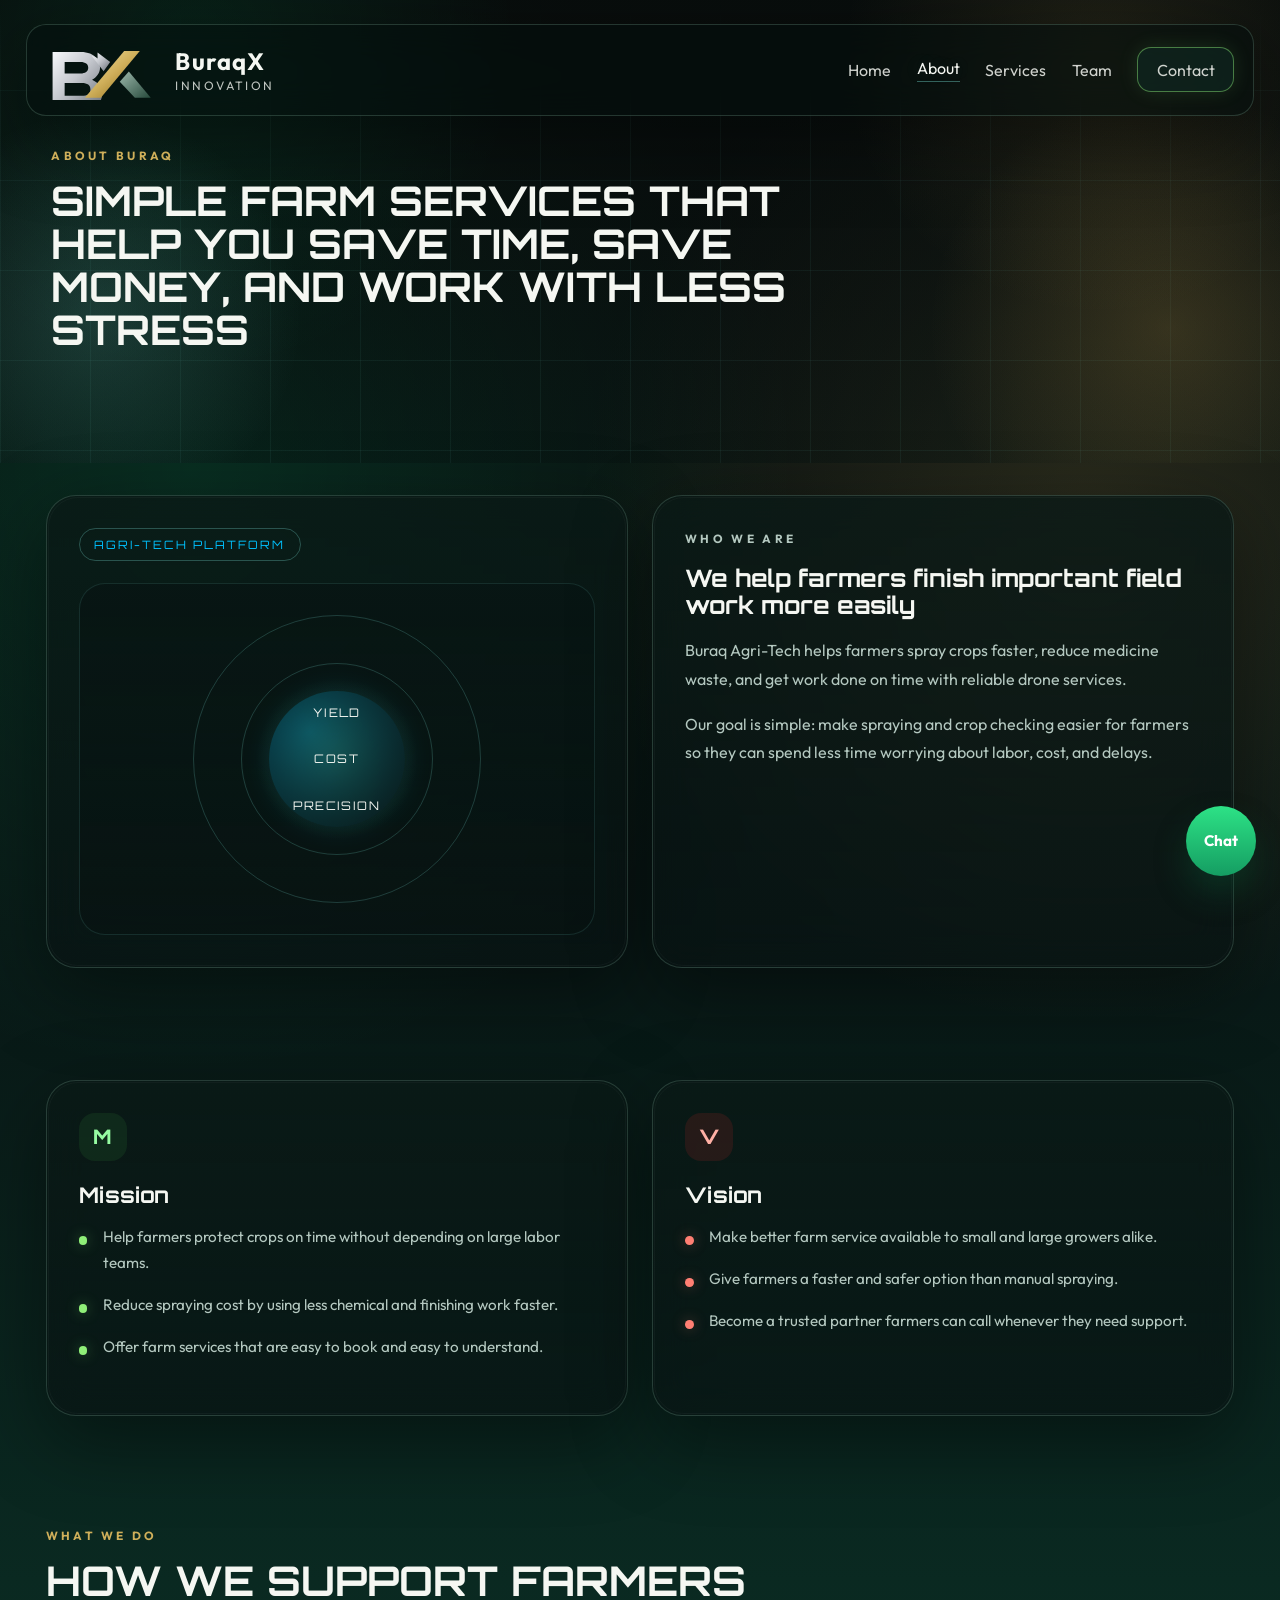
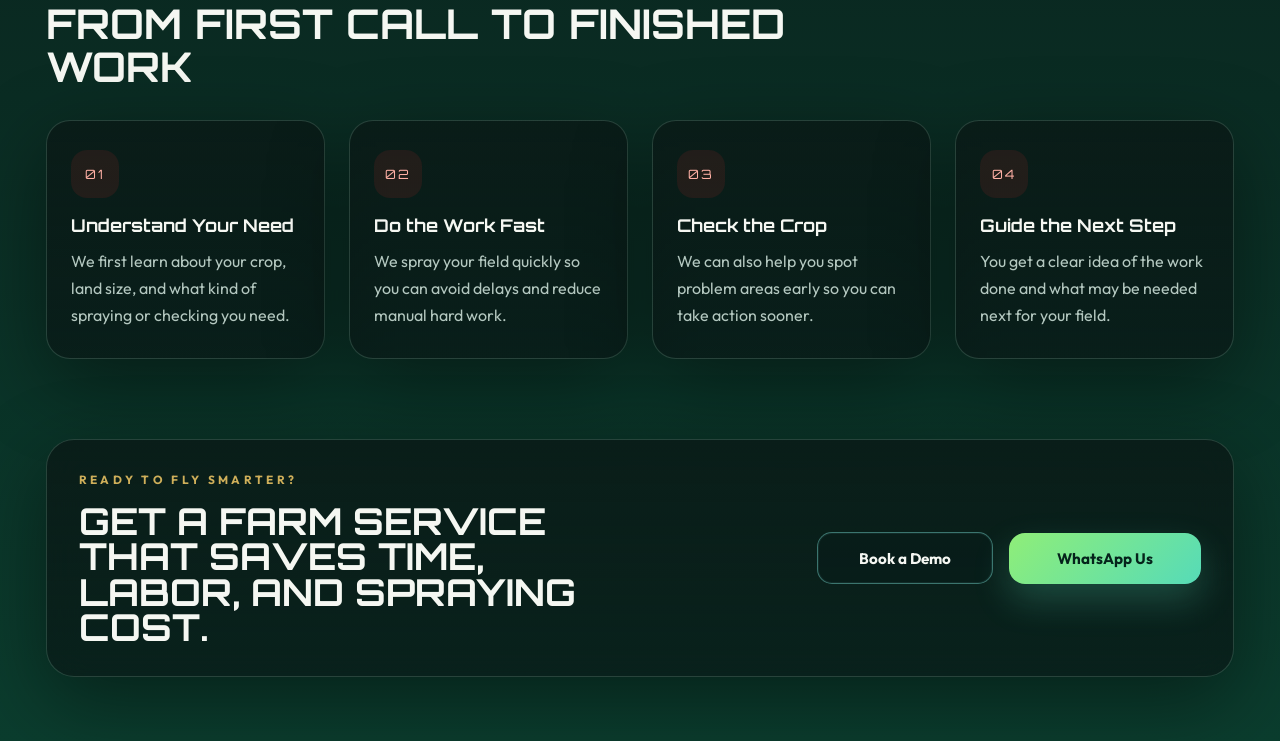
==== about.html @ 1bfa5f8c "Updated website" ====
<!DOCTYPE html>
<html lang="en">
<head>
  <meta charset="UTF-8">
  <meta name="viewport" content="width=device-width, initial-scale=1.0">
  <title>About | Buraq Agri-Tech</title>
  <link rel="preconnect" href="https://fonts.googleapis.com">
  <link rel="preconnect" href="https://fonts.gstatic.com" crossorigin>
  <link href="https://fonts.googleapis.com/css2?family=Orbitron:wght@500;700;800&family=Outfit:wght@400;500;700&family=Playfair+Display:ital,wght@0,600;1,600&display=swap" rel="stylesheet">
  <link rel="stylesheet" href="style.css">
</head>
<body>
  <div class="page-shell">
    <header class="page-header">
      <div class="hero-grid"></div>
      <div class="hero-glow hero-glow-left"></div>
      <div class="hero-glow hero-glow-right"></div>

      <nav class="topbar">
        <a href="index.html" class="brand" aria-label="Buraq Agri-Tech home">
          <span class="brand-mark" aria-hidden="true">
            <svg class="brand-logo" viewBox="0 0 420 210" role="img" aria-label="BX logo">
              <defs>
                <linearGradient id="aboutLogoSilver" x1="0%" x2="100%" y1="0%" y2="100%">
                  <stop offset="0%" stop-color="#f7f8fb"></stop>
                  <stop offset="45%" stop-color="#c5c8ce"></stop>
                  <stop offset="100%" stop-color="#676d76"></stop>
                </linearGradient>
                <linearGradient id="aboutLogoGold" x1="0%" x2="100%" y1="0%" y2="100%">
                  <stop offset="0%" stop-color="#f5e3a4"></stop>
                  <stop offset="50%" stop-color="#cfaf5a"></stop>
                  <stop offset="100%" stop-color="#876312"></stop>
                </linearGradient>
                <linearGradient id="aboutLogoGreen" x1="0%" x2="100%" y1="0%" y2="100%">
                  <stop offset="0%" stop-color="#9db8ab"></stop>
                  <stop offset="100%" stop-color="#274a3c"></stop>
                </linearGradient>
              </defs>
              <path fill="url(#aboutLogoSilver)" d="M24 42h103c26 0 45 8 57 22 9 10 13 21 13 34 0 20-11 34-29 45 23 10 37 28 37 51 0 16-6 29-18 40-16 14-39 21-69 21H24V42zm44 36v42h58c17 0 28-8 28-21 0-13-10-21-28-21H68zm0 77v46h63c20 0 31-8 31-23 0-15-11-23-31-23H68z"></path>
              <path fill="url(#aboutLogoSilver)" d="M188 43l46 35-24 34-43-56c8 1 15 4 21 9z"></path>
              <path fill="url(#aboutLogoGold)" d="M285 38h57L200 208h-58L285 38z"></path>
              <path fill="url(#aboutLogoGreen)" d="M269 150l33-37 80 95h-58l-55-58z"></path>
            </svg>
          </span>
          <span class="brand-copy">
            <strong>BuraqX</strong>
            <small>Innovation</small>
          </span>
        </a>

        <div class="nav-links">
          <a href="index.html">Home</a>
          <a href="about.html" class="is-active">About</a>
          <a href="services.html">Services</a>
          <a href="team.html">Team</a>
          <a href="contact.html" class="nav-cta">Contact</a>
        </div>
      </nav>

      <section class="page-hero section">
        <div class="section-heading reveal">
          <p class="eyebrow">About Buraq</p>
          <h2>Simple farm services that help you save time, save money, and work with less stress</h2>
        </div>
      </section>
    </header>

    <main>
      <section class="about-section section">
        <div class="story-grid">
          <article class="glass-card story-media reveal">
            <div class="story-badge">Agri-Tech Platform</div>
            <div class="story-visual">
              <div class="story-orbit story-orbit-one"></div>
              <div class="story-orbit story-orbit-two"></div>
              <div class="story-core">
                <span>Yield</span>
                <span>Cost</span>
                <span>Precision</span>
              </div>
            </div>
          </article>

          <article class="glass-card story-copy reveal reveal-delay">
            <p class="eyebrow">Who We Are</p>
            <h3>We help farmers finish important field work more easily</h3>
            <p>
              Buraq Agri-Tech helps farmers spray crops faster, reduce medicine waste, and get work done on time
              with reliable drone services.
            </p>
            <p>
              Our goal is simple: make spraying and crop checking easier for farmers so they can spend less time
              worrying about labor, cost, and delays.
            </p>
          </article>
        </div>
      </section>

      <section class="section">
        <div class="feature-grid">
          <article class="glass-card solution-card reveal">
            <div class="card-icon solution-icon">M</div>
            <h3>Mission</h3>
            <ul>
              <li>Help farmers protect crops on time without depending on large labor teams.</li>
              <li>Reduce spraying cost by using less chemical and finishing work faster.</li>
              <li>Offer farm services that are easy to book and easy to understand.</li>
            </ul>
          </article>

          <article class="glass-card problem-card reveal reveal-delay">
            <div class="card-icon problem-icon">V</div>
            <h3>Vision</h3>
            <ul>
              <li>Make better farm service available to small and large growers alike.</li>
              <li>Give farmers a faster and safer option than manual spraying.</li>
              <li>Become a trusted partner farmers can call whenever they need support.</li>
            </ul>
          </article>
        </div>
      </section>

      <section class="section">
        <div class="section-heading reveal">
          <p class="eyebrow">What We Do</p>
          <h2>How we support farmers from first call to finished work</h2>
        </div>

        <div class="process-steps">
          <article class="step-card reveal">
            <span class="step-number">01</span>
            <h3>Understand Your Need</h3>
            <p>We first learn about your crop, land size, and what kind of spraying or checking you need.</p>
          </article>
          <article class="step-card reveal reveal-delay">
            <span class="step-number">02</span>
            <h3>Do the Work Fast</h3>
            <p>We spray your field quickly so you can avoid delays and reduce manual hard work.</p>
          </article>
          <article class="step-card reveal reveal-delay-2">
            <span class="step-number">03</span>
            <h3>Check the Crop</h3>
            <p>We can also help you spot problem areas early so you can take action sooner.</p>
          </article>
          <article class="step-card reveal">
            <span class="step-number">04</span>
            <h3>Guide the Next Step</h3>
            <p>You get a clear idea of the work done and what may be needed next for your field.</p>
          </article>
        </div>
      </section>
    </main>

    <footer class="footer section">
      <div class="footer-card reveal">
        <div>
          <p class="eyebrow">Ready to Fly Smarter?</p>
          <h2>Get a farm service that saves time, labor, and spraying cost.</h2>
        </div>
        <div class="footer-actions">
          <a href="contact.html" class="btn btn-secondary footer-cta">Book a Demo</a>
          <a href="https://wa.me/?text=Hello%20Buraq%20Agri-Tech%2C%20I%20want%20to%20know%20about%20your%20drone%20services." class="whatsapp-btn" target="_blank" rel="noopener noreferrer">
            WhatsApp Us
          </a>
        </div>
      </div>
    </footer>

    <a href="https://wa.me/?text=Hello%20Buraq%20Agri-Tech%2C%20I%20want%20to%20know%20about%20your%20drone%20services." class="floating-chat" target="_blank" rel="noopener noreferrer" aria-label="Chat on WhatsApp">
      Chat
    </a>
  </div>

  <script src="script.js"></script>
</body>
</html>
---- style.css ----
* {
  box-sizing: border-box;
}

:root {
  --bg: #0a0a0a;
  --panel: rgba(10, 25, 22, 0.7);
  --panel-soft: rgba(10, 25, 22, 0.48);
  --text: #f5f7f2;
  --muted: #b4c8c0;
  --line: rgba(175, 235, 209, 0.18);
  --teal: #00c2ff;
  --green: #00ff9c;
  --deep-green: #143b31;
  --saffron: #cfaf5a;
  --silver-a: #f6f7fb;
  --silver-b: #727883;
  --shadow: 0 24px 80px rgba(0, 0, 0, 0.42);
}

html {
  scroll-behavior: smooth;
}

body {
  margin: 0;
  font-family: "Outfit", sans-serif;
  color: var(--text);
  background:
    radial-gradient(circle at 15% 20%, rgba(0, 255, 156, 0.12), transparent 28%),
    radial-gradient(circle at 85% 22%, rgba(207, 175, 90, 0.16), transparent 24%),
    linear-gradient(180deg, #0a0a0a 0%, #091816 40%, #0b3d2e 100%);
  overflow-x: hidden;
}

a {
  color: inherit;
  text-decoration: none;
}

.page-shell {
  min-height: 100vh;
}

.hero {
  position: relative;
  min-height: 100vh;
  padding: 1.5rem clamp(1.25rem, 2vw, 2rem) 3rem;
  overflow: hidden;
}

.hero-bg {
  position: absolute;
  inset: 0;
  background:
    linear-gradient(90deg, rgba(5, 8, 8, 0.88) 15%, rgba(6, 14, 13, 0.54) 48%, rgba(207, 175, 90, 0.14) 100%),
    url("https://images.unsplash.com/photo-1500382017468-9049fed747ef?auto=format&fit=crop&w=1800&q=80") center/cover no-repeat;
  transform: scale(1.06);
}

.hero-bg::after {
  content: "";
  position: absolute;
  inset: 0;
  background:
    radial-gradient(circle at 76% 36%, rgba(255, 212, 128, 0.42), transparent 20%),
    linear-gradient(180deg, rgba(0, 0, 0, 0.08), rgba(2, 8, 7, 0.72));
}

.hero-grid,
.hero-glow {
  position: absolute;
  pointer-events: none;
}

.hero-grid {
  inset: 0;
  background-image:
    linear-gradient(rgba(127, 231, 221, 0.08) 1px, transparent 1px),
    linear-gradient(90deg, rgba(127, 231, 221, 0.08) 1px, transparent 1px);
  background-size: 90px 90px;
  mask-image: linear-gradient(180deg, transparent 0%, rgba(0, 0, 0, 0.65) 25%, rgba(0, 0, 0, 0.8) 100%);
}

.hero-glow-left {
  width: 28rem;
  height: 28rem;
  left: -8rem;
  top: 20%;
  background: radial-gradient(circle, rgba(127, 231, 221, 0.16) 0%, transparent 65%);
}

.hero-glow-right {
  width: 34rem;
  height: 34rem;
  right: -10rem;
  top: 12%;
  background: radial-gradient(circle, rgba(221, 177, 85, 0.18) 0%, transparent 62%);
}

.topbar {
  position: relative;
  z-index: 2;
  display: flex;
  align-items: center;
  justify-content: space-between;
  gap: 1rem;
  max-width: 1240px;
  margin: 0 auto;
  padding: 0.9rem 1.2rem;
  border: 1px solid var(--line);
  border-radius: 20px;
  background: rgba(5, 14, 13, 0.58);
  backdrop-filter: blur(18px);
  box-shadow: var(--shadow);
}

.brand {
  display: inline-flex;
  align-items: center;
  gap: 0.9rem;
}

.brand-mark {
  position: relative;
  display: inline-flex;
  align-items: center;
  justify-content: center;
  width: 7.2rem;
  height: 3.8rem;
}

.brand-logo {
  display: block;
  width: 100%;
  height: 100%;
}

.brand-copy {
  display: flex;
  flex-direction: column;
  gap: 0.1rem;
}

.brand-copy strong {
  font-family: "Outfit", sans-serif;
  font-size: 1.48rem;
  letter-spacing: 0.05em;
}

.brand-copy small {
  color: rgba(245, 247, 242, 0.78);
  font-size: 0.76rem;
  letter-spacing: 0.2em;
  text-transform: uppercase;
}

.nav-links {
  display: flex;
  align-items: center;
  gap: clamp(1rem, 2vw, 2rem);
  flex-wrap: wrap;
}

.nav-links a {
  color: rgba(245, 247, 242, 0.84);
  transition: color 180ms ease, transform 180ms ease;
}

.nav-links a.is-active {
  color: var(--text);
  text-shadow: 0 0 18px rgba(127, 231, 221, 0.18);
}

.nav-links a.is-active:not(.nav-cta) {
  padding-bottom: 0.16rem;
  border-bottom: 1px solid rgba(127, 231, 221, 0.38);
}

.nav-links a:hover {
  color: var(--teal);
  transform: translateY(-1px);
}

.nav-cta {
  padding: 0.72rem 1.15rem;
  border: 1px solid rgba(143, 238, 120, 0.45);
  border-radius: 14px;
  background: rgba(18, 47, 40, 0.52);
  box-shadow: 0 0 20px rgba(143, 238, 120, 0.12);
}

.hero-content,
.section,
.footer {
  position: relative;
  z-index: 2;
  max-width: 1240px;
  margin: 0 auto;
}

.hero-content {
  display: grid;
  grid-template-columns: 1.08fr 0.92fr;
  align-items: center;
  gap: 2rem;
  padding: clamp(3rem, 7vw, 6rem) 0 2rem;
}

.page-header {
  position: relative;
  padding: 1.5rem clamp(1.25rem, 2vw, 2rem) 0;
  overflow: hidden;
}

.page-header::before {
  content: "";
  position: absolute;
  inset: 0;
  background:
    radial-gradient(circle at 15% 10%, rgba(0, 255, 156, 0.08), transparent 28%),
    radial-gradient(circle at 86% 12%, rgba(207, 175, 90, 0.12), transparent 22%),
    linear-gradient(180deg, rgba(8, 14, 13, 0.78), rgba(7, 18, 17, 0.42));
  pointer-events: none;
}

.page-hero {
  padding-top: 4rem;
  padding-bottom: 2rem;
}

.eyebrow {
  margin: 0 0 1rem;
  color: var(--saffron);
  font-size: 0.74rem;
  font-weight: 700;
  letter-spacing: 0.28em;
  text-transform: uppercase;
}

.hero-copy h1,
.section-heading h2,
.footer-card h2 {
  margin: 0;
  font-family: "Orbitron", sans-serif;
  
  line-height: 0.95;
  text-transform: uppercase;
}

.hero-copy h1 {
  max-width: 12ch;
  font-size: clamp(2.2rem, 5.1vw, 4.2rem);
  letter-spacing: 0.03em;
  text-shadow: 0 0 30px rgba(127, 231, 221, 0.14);
}

.hero-copy h1 span {
  display: block;
  margin-top: 0.5rem;
  color: rgba(240, 242, 246, 0.88);
}

.hero-text {
  max-width: 38rem;
  margin: 1.5rem 0 0;
  color: var(--muted);
  font-size: 1rem;
  line-height: 1.75;
}

.hero-actions {
  display: flex;
  gap: 1rem;
  flex-wrap: wrap;
  margin-top: 2rem;
}

.btn {
  display: inline-flex;
  align-items: center;
  justify-content: center;
  min-width: 10.5rem;
  padding: 0.95rem 1.5rem;
  border-radius: 15px;
  border: 1px solid transparent;
  font-size: 0.95rem;
  font-weight: 700;
  transition: transform 220ms ease, box-shadow 220ms ease, border-color 220ms ease, background 220ms ease;
}

.btn:hover {
  transform: translateY(-2px);
}

.btn-primary {
  color: #062b1e;
  background: linear-gradient(135deg, #a8f1bf, #76e3d9);
  box-shadow: 0 14px 28px rgba(118, 227, 217, 0.2);
}

.btn-secondary {
  color: var(--text);
  background: rgba(8, 28, 25, 0.52);
  border-color: rgba(127, 231, 221, 0.44);
  box-shadow: inset 0 0 0 1px rgba(127, 231, 221, 0.08);
}

.tagline {
  margin: 1.4rem 0 0;
  color: #f0d38b;
  font-family: "Playfair Display", serif;
  font-size: 1.2rem;
  font-style: italic;
}

.hero-stats {
  display: grid;
  grid-template-columns: repeat(3, minmax(0, 1fr));
  gap: 1rem;
  max-width: 42rem;
  margin-top: 2rem;
}

.hero-stats article,
.glass-card,
.service-card,
.footer-card,
.drone-card {
  backdrop-filter: blur(18px);
}

.hero-stats article {
  padding: 1rem 1rem 1.15rem;
  border: 1px solid var(--line);
  border-radius: 18px;
  background: rgba(8, 23, 20, 0.56);
}

.hero-stats strong {
  display: block;
  color: var(--teal);
  font-family: "Orbitron", sans-serif;
  font-size: 1.45rem;
}

.hero-stats span {
  color: var(--muted);
  font-size: 0.88rem;
}

.hero-visual {
  display: flex;
  justify-content: center;
}

.drone-card {
  position: relative;
  width: min(34rem, 100%);
  min-height: 33rem;
  padding: 2rem;
  border: 1px solid rgba(127, 231, 221, 0.18);
  border-radius: 32px;
  background:
    linear-gradient(180deg, rgba(9, 29, 27, 0.72), rgba(5, 13, 12, 0.56)),
    radial-gradient(circle at 50% 100%, rgba(141, 238, 120, 0.13), transparent 35%);
  box-shadow: var(--shadow);
  overflow: hidden;
}

.drone-card::before {
  content: "";
  position: absolute;
  inset: auto 10% 4rem;
  height: 12rem;
  border-radius: 50%;
  background: radial-gradient(circle, rgba(143, 238, 120, 0.18), transparent 68%);
  filter: blur(14px);
}

.drone-body {
  position: absolute;
  left: 50%;
  top: 45%;
  width: 11rem;
  height: 5rem;
  transform: translate(-50%, -50%);
  animation: floatDrone 4.4s ease-in-out infinite;
}

.core {
  position: absolute;
  inset: 0;
  border-radius: 48% 48% 42% 42%;
  background: linear-gradient(180deg, #eff2f7 0%, #9ba4ae 58%, #3d454c 100%);
  box-shadow: inset 0 -8px 14px rgba(0, 0, 0, 0.3), 0 10px 40px rgba(0, 0, 0, 0.3);
}

.core::before {
  content: "";
  position: absolute;
  left: 50%;
  top: 18%;
  width: 56%;
  height: 38%;
  transform: translateX(-50%);
  border-radius: 999px;
  background: linear-gradient(180deg, rgba(7, 16, 15, 0.95), rgba(34, 71, 67, 0.9));
}

.lens {
  position: absolute;
  left: 50%;
  bottom: -0.45rem;
  width: 1.5rem;
  height: 1.5rem;
  transform: translateX(-50%);
  border-radius: 50%;
  background: radial-gradient(circle at 35% 35%, #b7fff8, #1ea58f 65%, #0a3029 100%);
  box-shadow: 0 0 18px rgba(127, 231, 221, 0.35);
}

.arm {
  position: absolute;
  top: 48%;
  width: 6.5rem;
  height: 0.45rem;
  border-radius: 999px;
  background: linear-gradient(90deg, #adb6bf, #697078);
  transform-origin: center;
}

.arm-top-left {
  left: -4.7rem;
  transform: rotate(-24deg);
}

.arm-top-right {
  right: -4.7rem;
  transform: rotate(24deg);
}

.arm-bottom-left {
  left: -4.7rem;
  top: 60%;
  transform: rotate(24deg);
}

.arm-bottom-right {
  right: -4.7rem;
  top: 60%;
  transform: rotate(-24deg);
}

.rotor {
  position: absolute;
  width: 2.6rem;
  height: 2.6rem;
  border-radius: 50%;
  border: 1px solid rgba(240, 242, 246, 0.5);
  background: radial-gradient(circle, rgba(143, 238, 120, 0.28), rgba(6, 25, 22, 0.24));
}

.rotor::before,
.rotor::after {
  content: "";
  position: absolute;
  left: 50%;
  top: 50%;
  width: 3.4rem;
  height: 0.12rem;
  transform: translate(-50%, -50%);
  background: rgba(240, 242, 246, 0.72);
  opacity: 0.62;
  animation: spinRotor 0.22s linear infinite;
}

.rotor::after {
  transform: translate(-50%, -50%) rotate(90deg);
}

.rotor-top-left {
  left: -5.5rem;
  top: -1rem;
}

.rotor-top-right {
  right: -5.5rem;
  top: -1rem;
}

.rotor-bottom-left {
  left: -5.5rem;
  bottom: -0.4rem;
}

.rotor-bottom-right {
  right: -5.5rem;
  bottom: -0.4rem;
}

.scan-ring {
  position: absolute;
  left: 50%;
  top: 52%;
  border: 1px solid rgba(127, 231, 221, 0.25);
  border-radius: 50%;
  transform: translate(-50%, -50%);
}

.scan-ring-one {
  width: 13rem;
  height: 13rem;
  animation: pulseRing 3.4s ease-out infinite;
}

.scan-ring-two {
  width: 20rem;
  height: 20rem;
  animation: pulseRing 3.4s ease-out 1.1s infinite;
}

.field-hud {
  position: absolute;
  inset: auto 1.2rem 1.2rem;
  height: 11rem;
  border-radius: 24px;
  border: 1px solid rgba(127, 231, 221, 0.22);
  background: linear-gradient(180deg, rgba(7, 19, 18, 0.28), rgba(9, 33, 30, 0.48));
  overflow: hidden;
}

.hud-line {
  position: absolute;
  left: 10%;
  right: 10%;
  height: 1px;
  background: linear-gradient(90deg, transparent, rgba(143, 238, 120, 0.42), transparent);
}

.hud-line-a {
  top: 24%;
}

.hud-line-b {
  top: 50%;
}

.hud-line-c {
  top: 76%;
}

.hud-dot {
  position: absolute;
  width: 0.85rem;
  height: 0.85rem;
  border-radius: 50%;
  background: radial-gradient(circle, #b7fff8, #48c7b7 58%, #0a3029 100%);
  box-shadow: 0 0 15px rgba(127, 231, 221, 0.36);
  animation: pingDot 2.4s ease-in-out infinite;
}

.hud-dot-a {
  left: 18%;
  top: 60%;
}

.hud-dot-b {
  left: 48%;
  top: 35%;
  animation-delay: 0.8s;
}

.hud-dot-c {
  right: 17%;
  top: 56%;
  animation-delay: 1.4s;
}

.visual-caption {
  position: absolute;
  left: 2rem;
  top: 2rem;
  max-width: 14rem;
}

.visual-caption p {
  margin: 0;
  color: var(--teal);
  font-family: "Orbitron", sans-serif;
  font-size: 0.95rem;
  text-transform: uppercase;
  letter-spacing: 0.08em;
}

.visual-caption span {
  display: block;
  margin-top: 0.4rem;
  color: var(--muted);
  font-size: 0.9rem;
  line-height: 1.6;
}

.section {
  padding: 2rem clamp(1.25rem, 2vw, 2rem) 5rem;
}

.section-heading {
  max-width: 48rem;
  margin-bottom: 2rem;
}

.section-heading h2 {
  font-size: clamp(1.7rem, 3.2vw, 2.75rem);
  line-height: 1.05;
}

.feature-grid,
.services-grid,
.story-grid,
.problem-layout,
.solution-layout,
.benefit-grid,
.process-steps,
.team-grid {
  display: grid;
  gap: 1.5rem;
}

.story-grid,
.problem-layout,
.solution-layout {
  grid-template-columns: repeat(2, minmax(0, 1fr));
}

.feature-grid {
  grid-template-columns: repeat(2, minmax(0, 1fr));
}

.glass-card,
.service-card,
.footer-card,
.step-card,
.partners-card,
.team-card {
  position: relative;
  border: 1px solid var(--line);
  background: linear-gradient(180deg, rgba(10, 25, 22, 0.82), rgba(8, 18, 18, 0.62));
  box-shadow: var(--shadow);
}

.glass-card {
  min-height: 21rem;
  padding: 2rem;
  border-radius: 30px;
}

.glass-card::after,
.service-card::after {
  content: "";
  position: absolute;
  inset: 1px;
  border-radius: inherit;
  border: 1px solid rgba(255, 255, 255, 0.03);
  pointer-events: none;
}

.card-icon {
  display: inline-flex;
  align-items: center;
  justify-content: center;
  width: 3rem;
  height: 3rem;
  border-radius: 1rem;
  margin-bottom: 1.25rem;
  font-family: "Orbitron", sans-serif;
  font-size: 1.25rem;
  font-weight: 800;
}

.problem-icon {
  color: #ffb0a5;
  background: rgba(142, 35, 35, 0.22);
}

.solution-icon {
  color: #96fba2;
  background: rgba(41, 110, 47, 0.2);
}

.glass-card h3,
.service-card h3 {
  margin: 0 0 1rem;
  font-family: "Orbitron", sans-serif;
  font-size: 1.35rem;
}

.glass-card ul {
  margin: 0;
  padding: 0;
  list-style: none;
}

.glass-card li {
  position: relative;
  padding-left: 1.5rem;
  margin-top: 1rem;
  color: var(--muted);
  font-size: 0.95rem;
  line-height: 1.7;
}

.glass-card li::before {
  content: "";
  position: absolute;
  left: 0;
  top: 0.78rem;
  width: 0.55rem;
  height: 0.55rem;
  border-radius: 50%;
}

.problem-card li::before {
  background: #ff7f73;
  box-shadow: 0 0 14px rgba(255, 127, 115, 0.36);
}

.solution-card li::before {
  background: #8fee78;
  box-shadow: 0 0 14px rgba(143, 238, 120, 0.36);
}

.services-grid {
  grid-template-columns: repeat(3, minmax(0, 1fr));
}

.story-media,
.story-copy,
.problem-video,
.problem-details,
.solution-copy {
  min-height: 100%;
}

.story-media,
.problem-video {
  overflow: hidden;
}

.story-badge {
  display: inline-flex;
  padding: 0.5rem 0.9rem;
  border: 1px solid rgba(127, 231, 221, 0.28);
  border-radius: 999px;
  color: var(--teal);
  font-family: "Orbitron", sans-serif;
  font-size: 0.72rem;
  letter-spacing: 0.18em;
  text-transform: uppercase;
}

.story-visual {
  position: relative;
  min-height: 22rem;
  margin-top: 1.4rem;
  border-radius: 26px;
  border: 1px solid rgba(127, 231, 221, 0.12);
  background:
    radial-gradient(circle at 50% 50%, rgba(143, 238, 120, 0.18), transparent 26%),
    linear-gradient(180deg, rgba(8, 22, 20, 0.94), rgba(8, 18, 17, 0.54));
  overflow: hidden;
}

.story-orbit,
.story-core {
  position: absolute;
  left: 50%;
  top: 50%;
  transform: translate(-50%, -50%);
  border-radius: 50%;
}

.story-orbit {
  border: 1px solid rgba(127, 231, 221, 0.2);
}

.story-orbit-one {
  width: 12rem;
  height: 12rem;
}

.story-orbit-two {
  width: 18rem;
  height: 18rem;
}

.story-core {
  display: grid;
  place-items: center;
  width: 8.5rem;
  height: 8.5rem;
  gap: 0.3rem;
  background: radial-gradient(circle at 30% 30%, rgba(0, 194, 255, 0.3), rgba(10, 24, 23, 0.9));
  box-shadow: 0 0 30px rgba(0, 194, 255, 0.12);
}

.story-core span {
  color: var(--text);
  font-family: "Orbitron", sans-serif;
  font-size: 0.74rem;
  letter-spacing: 0.12em;
  text-transform: uppercase;
}

.story-copy p,
.problem-details p,
.solution-copy p {
  color: var(--muted);
  line-height: 1.8;
}

.story-copy h3,
.problem-details h3 {
  margin: 0 0 1rem;
  font-family: "Orbitron", sans-serif;
  font-size: 1.5rem;
  line-height: 1.15;
}

.video-shell {
  position: relative;
  width: 100%;
  padding-top: 56.25%;
  border-radius: 24px;
  overflow: hidden;
  background: rgba(3, 12, 11, 0.9);
}

.video-shell iframe {
  position: absolute;
  inset: 0;
  width: 100%;
  height: 100%;
  border: 0;
}

.problem-points {
  display: grid;
  gap: 1rem;
  margin-top: 1.5rem;
}

.issue-item {
  display: grid;
  grid-template-columns: auto 1fr;
  gap: 1rem;
  align-items: start;
  padding: 1rem 1.05rem;
  border: 1px solid rgba(127, 231, 221, 0.1);
  border-radius: 18px;
  background: rgba(8, 20, 19, 0.55);
}

.issue-index,
.step-number {
  display: inline-flex;
  align-items: center;
  justify-content: center;
  min-width: 3rem;
  height: 3rem;
  border-radius: 1rem;
  color: #ffb0a5;
  background: rgba(142, 35, 35, 0.18);
  font-family: "Orbitron", sans-serif;
  font-size: 0.8rem;
  letter-spacing: 0.14em;
}

.issue-item strong {
  display: block;
  margin-bottom: 0.45rem;
  font-size: 1rem;
}

.issue-item p {
  margin: 0;
}

.benefit-grid {
  grid-template-columns: repeat(3, minmax(0, 1fr));
}

.benefit-card {
  min-height: 100%;
}

.benefit-icon {
  display: inline-flex;
  align-items: center;
  justify-content: center;
  width: 3.25rem;
  height: 3.25rem;
  margin-bottom: 1rem;
  border-radius: 1rem;
  color: var(--teal);
  background: rgba(0, 194, 255, 0.1);
  border: 1px solid rgba(0, 194, 255, 0.18);
  font-family: "Orbitron", sans-serif;
  font-size: 0.82rem;
  letter-spacing: 0.12em;
}

.process-steps {
  grid-template-columns: repeat(4, minmax(0, 1fr));
}

.step-card {
  padding: 1.8rem 1.5rem;
  border-radius: 24px;
  transition: transform 220ms ease, border-color 220ms ease;
}

.step-card:hover,
.team-card:hover,
.partners-card:hover {
  transform: translateY(-4px);
  border-color: rgba(127, 231, 221, 0.3);
}

.step-card h3 {
  margin: 1rem 0 0.75rem;
  font-family: "Orbitron", sans-serif;
  font-size: 1.1rem;
}

.step-card p {
  margin: 0;
  color: var(--muted);
  line-height: 1.7;
}

.partners-card {
  display: grid;
  grid-template-columns: repeat(5, minmax(0, 1fr));
  gap: 1rem;
  padding: 1.5rem;
  border-radius: 28px;
}

.partner-logo {
  display: grid;
  place-items: center;
  min-height: 6.5rem;
  padding: 1rem;
  border: 1px solid rgba(127, 231, 221, 0.12);
  border-radius: 20px;
  background: rgba(8, 20, 19, 0.5);
  color: rgba(245, 247, 242, 0.82);
  font-family: "Orbitron", sans-serif;
  font-size: 0.85rem;
  letter-spacing: 0.14em;
  text-align: center;
}

.team-grid {
  grid-template-columns: repeat(3, minmax(0, 1fr));
}

.contact-layout {
  display: grid;
  grid-template-columns: 1.1fr 0.9fr;
  gap: 1.5rem;
}

.contact-form-card h3,
.contact-info-card h3 {
  margin: 0 0 1.25rem;
  font-family: "Orbitron", sans-serif;
  font-size: 1.35rem;
  line-height: 1.2;
}

.contact-form {
  display: grid;
  gap: 1rem;
}

.contact-form label {
  display: grid;
  gap: 0.55rem;
}

.contact-form span {
  color: rgba(245, 247, 242, 0.88);
  font-size: 0.9rem;
}

.contact-form input,
.contact-form textarea {
  width: 100%;
  padding: 0.95rem 1rem;
  border: 1px solid rgba(127, 231, 221, 0.18);
  border-radius: 16px;
  color: var(--text);
  font: inherit;
  background: rgba(7, 18, 17, 0.76);
  outline: none;
  transition: border-color 180ms ease, box-shadow 180ms ease;
}

.contact-form input:focus,
.contact-form textarea:focus {
  border-color: rgba(127, 231, 221, 0.42);
  box-shadow: 0 0 0 3px rgba(0, 194, 255, 0.08);
}

.contact-form textarea {
  resize: vertical;
  min-height: 8rem;
}

.contact-actions {
  display: flex;
  flex-wrap: wrap;
  gap: 1rem;
  margin: 1.5rem 0;
}

.contact-call {
  min-width: 10rem;
}

.team-card {
  overflow: hidden;
  border-radius: 28px;
  transition: transform 220ms ease, border-color 220ms ease;
}

.team-card img {
  display: block;
  width: 100%;
  height: 20rem;
  object-fit: cover;
}

.team-copy {
  padding: 1.4rem 1.4rem 1.6rem;
}

.team-copy h3 {
  margin: 0;
  font-family: "Orbitron", sans-serif;
  font-size: 1.15rem;
}

.team-copy p {
  margin: 0.6rem 0 0;
  color: var(--muted);
}

.service-card {
  padding: 2rem;
  border-radius: 28px;
  overflow: hidden;
  transition: transform 220ms ease, border-color 220ms ease, box-shadow 220ms ease;
}

.service-card:hover,
.glass-card:hover {
  transform: translateY(-4px);
  border-color: rgba(127, 231, 221, 0.3);
}

.service-number {
  display: inline-block;
  margin-bottom: 1rem;
  color: rgba(127, 231, 221, 0.82);
  font-family: "Orbitron", sans-serif;
  font-size: 0.84rem;
  letter-spacing: 0.22em;
}

.service-card p {
  margin: 0;
  color: var(--muted);
  font-size: 0.95rem;
  line-height: 1.75;
}

.service-detail {
  margin-top: 1rem;
  padding-top: 1rem;
  border-top: 1px solid rgba(127, 231, 221, 0.1);
}

.powered-note {
  margin-top: 1.8rem;
  padding: 1rem 1.2rem;
  border: 1px solid rgba(221, 177, 85, 0.2);
  border-radius: 18px;
  background: rgba(40, 28, 12, 0.2);
  color: #e8d5a6;
  font-size: 0.95rem;
  text-align: center;
}

.footer {
  padding: 0 clamp(1.25rem, 2vw, 2rem) 4rem;
}

.footer-card {
  display: flex;
  align-items: center;
  justify-content: space-between;
  gap: 1.5rem;
  padding: 2rem;
  border-radius: 28px;
}

.footer-actions {
  display: flex;
  align-items: center;
  gap: 1rem;
  flex-wrap: wrap;
}

.services-download {
  margin-top: 1.4rem;
}

.pricing-card {
  min-height: auto;
}

.pricing-table-wrap {
  overflow-x: auto;
}

.pricing-table {
  width: 100%;
  border-collapse: collapse;
}

.pricing-table th,
.pricing-table td {
  padding: 1.15rem 1rem;
  border: 1px solid rgba(175, 235, 209, 0.24);
  text-align: left;
  vertical-align: top;
}

.pricing-table th {
  color: var(--text);
  font-family: "Orbitron", sans-serif;
  font-size: 0.95rem;
}

.pricing-table td {
  color: var(--muted);
  line-height: 1.7;
}

.pricing-table td:first-child {
  color: var(--text);
  font-weight: 700;
}

.pricing-workflow-heading {
  margin-top: 2rem;
}

.workflow-list {
  margin: 0;
  padding-left: 1.4rem;
  color: var(--muted);
}

.workflow-list li {
  margin-top: 0.9rem;
  line-height: 1.8;
}

.workflow-list li:first-child {
  margin-top: 0;
}

.workflow-list strong {
  color: var(--text);
}

.footer-cta {
  min-width: 11rem;
}

.footer-card h2 {
  max-width: 18ch;
  font-size: clamp(1.55rem, 2.9vw, 2.45rem);
}

.whatsapp-btn,
.floating-chat {
  display: inline-flex;
  align-items: center;
  justify-content: center;
  font-size: 0.95rem;
  font-weight: 700;
}

.whatsapp-btn {
  min-width: 12rem;
  padding: 1rem 1.4rem;
  border-radius: 16px;
  color: #05231b;
  background: linear-gradient(135deg, #8fee78, #56dbb8);
  box-shadow: 0 16px 36px rgba(86, 219, 184, 0.24);
}

.floating-chat {
  position: fixed;
  right: 1.5rem;
  bottom: 1.5rem;
  z-index: 5;
  width: 4.4rem;
  height: 4.4rem;
  border-radius: 50%;
  color: white;
  background: linear-gradient(180deg, #2de286, #159d62);
  box-shadow: 0 18px 32px rgba(12, 83, 52, 0.42);
}

.reveal {
  opacity: 0;
  transform: translateY(24px);
  transition: opacity 700ms ease, transform 700ms ease;
}

.reveal-delay {
  transition-delay: 140ms;
}

.reveal-delay-2 {
  transition-delay: 260ms;
}

.reveal.is-visible {
  opacity: 1;
  transform: translateY(0);
}

@keyframes spinRotor {
  from {
    transform: translate(-50%, -50%) rotate(0deg);
  }

  to {
    transform: translate(-50%, -50%) rotate(360deg);
  }
}

@keyframes pulseRing {
  0% {
    opacity: 0;
    transform: translate(-50%, -50%) scale(0.72);
  }

  35% {
    opacity: 0.5;
  }

  100% {
    opacity: 0;
    transform: translate(-50%, -50%) scale(1.16);
  }
}

@keyframes pingDot {
  0%,
  100% {
    transform: scale(0.9);
  }

  50% {
    transform: scale(1.3);
  }
}

@keyframes floatDrone {
  0%,
  100% {
    transform: translate(-50%, -50%);
  }

  50% {
    transform: translate(-50%, calc(-50% - 10px));
  }
}

@media (max-width: 980px) {
  .hero-content,
  .feature-grid,
  .services-grid,
  .story-grid,
  .problem-layout,
  .solution-layout,
  .benefit-grid,
  .team-grid,
  .contact-layout,
  .partners-card,
  .process-steps,
  .footer-card {
    grid-template-columns: 1fr;
  }

  .hero-content {
    padding-top: 2.5rem;
  }

  .hero-copy h1 {
    max-width: 100%;
  }

  .hero-stats {
    grid-template-columns: 1fr;
  }

  .partners-card {
    display: grid;
  }

  .footer-card {
    display: grid;
  }
}

@media (max-width: 720px) {
  .hero {
    padding-top: 1rem;
  }

  .topbar {
    padding: 1rem;
  }

  .brand-copy strong {
    font-size: 1.16rem;
  }

  .nav-links {
    width: 100%;
    justify-content: flex-start;
  }

  .nav-links a {
    font-size: 0.92rem;
  }

  .hero-copy h1 {
    font-size: clamp(1.95rem, 9vw, 2.95rem);
  }

  .hero-text,
  .tagline {
    font-size: 0.95rem;
  }

  .drone-card {
    min-height: 28rem;
    padding: 1.4rem;
  }

  .visual-caption {
    position: static;
    max-width: 100%;
    margin-bottom: 1rem;
  }

  .field-hud {
    inset: auto 0.9rem 0.9rem;
  }

  .section {
    padding-bottom: 4rem;
  }

  .glass-card,
  .service-card,
  .step-card,
  .team-copy,
  .partners-card,
  .footer-card {
    padding-left: 1.2rem;
    padding-right: 1.2rem;
  }

  .story-visual {
    min-height: 18rem;
  }

  .team-card img {
    height: 16rem;
  }

  .floating-chat {
    width: 3.9rem;
    height: 3.9rem;
    right: 1rem;
    bottom: 1rem;
  }
}
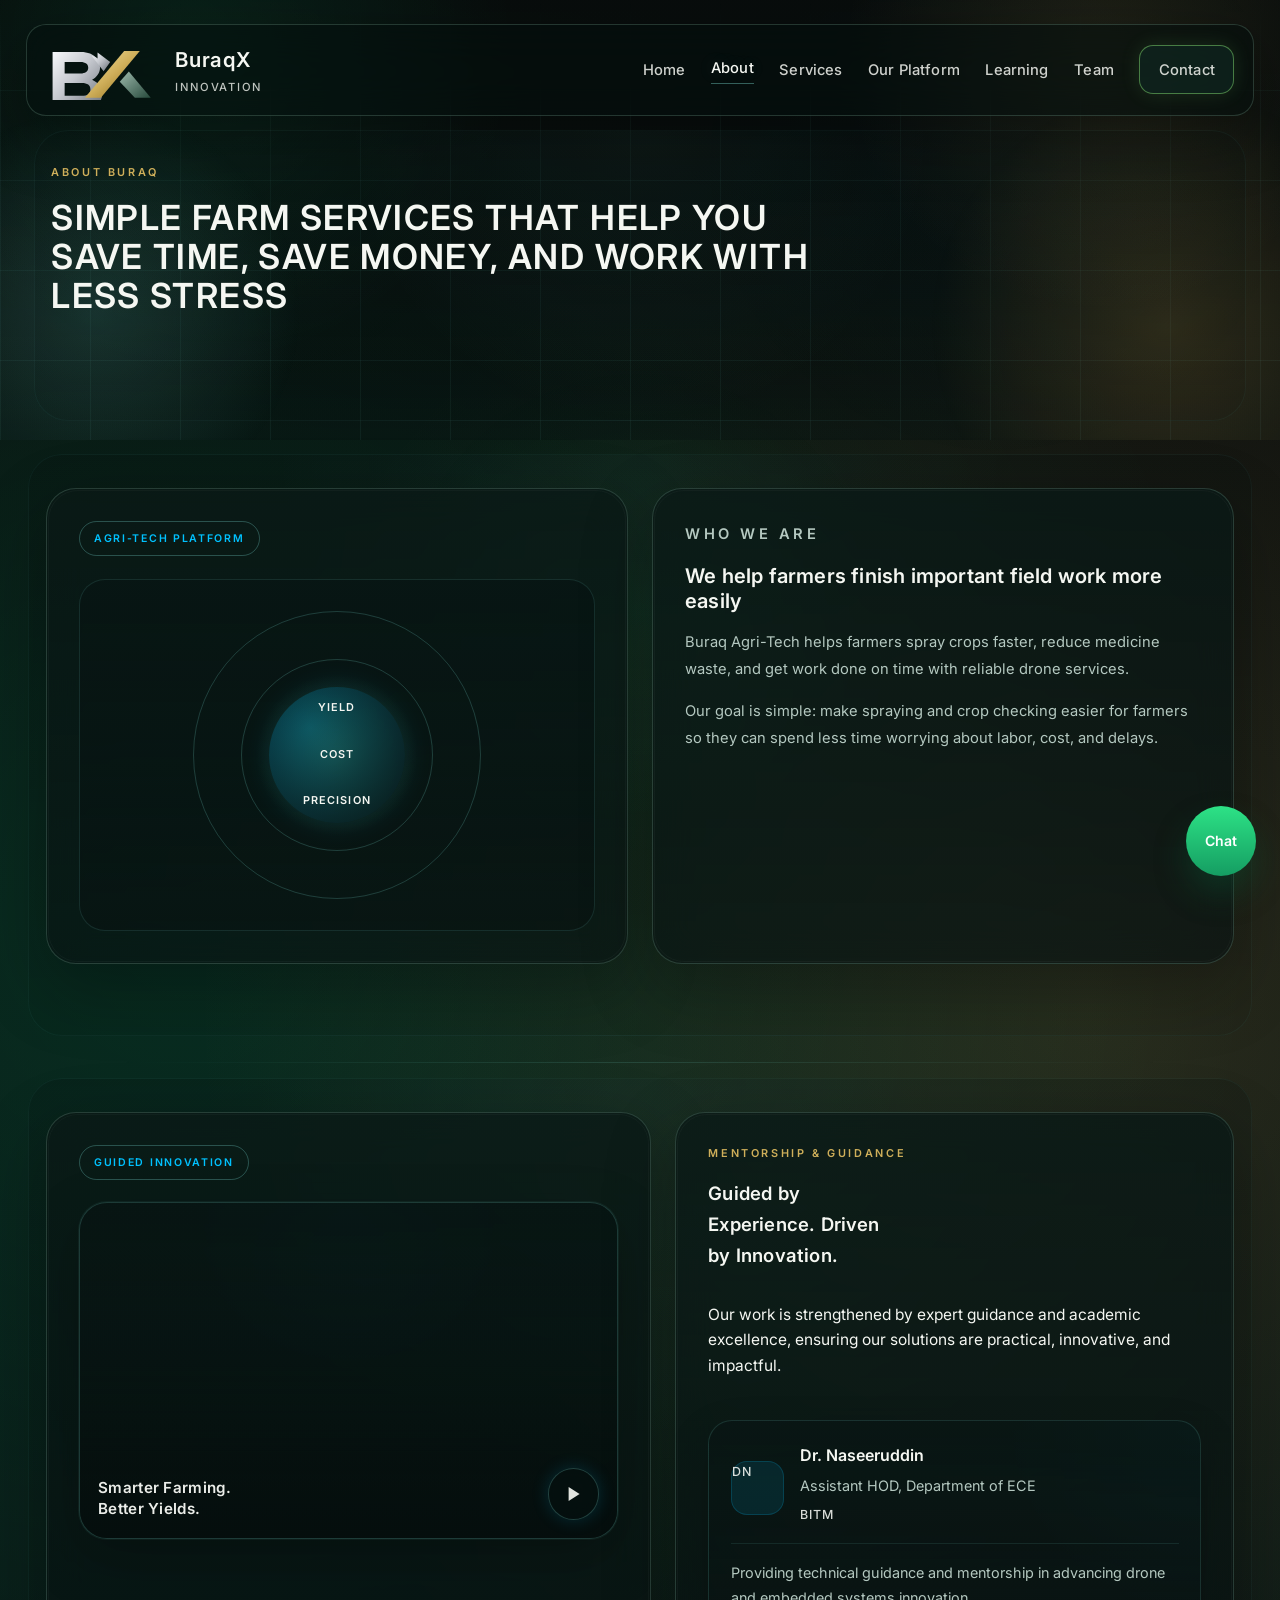
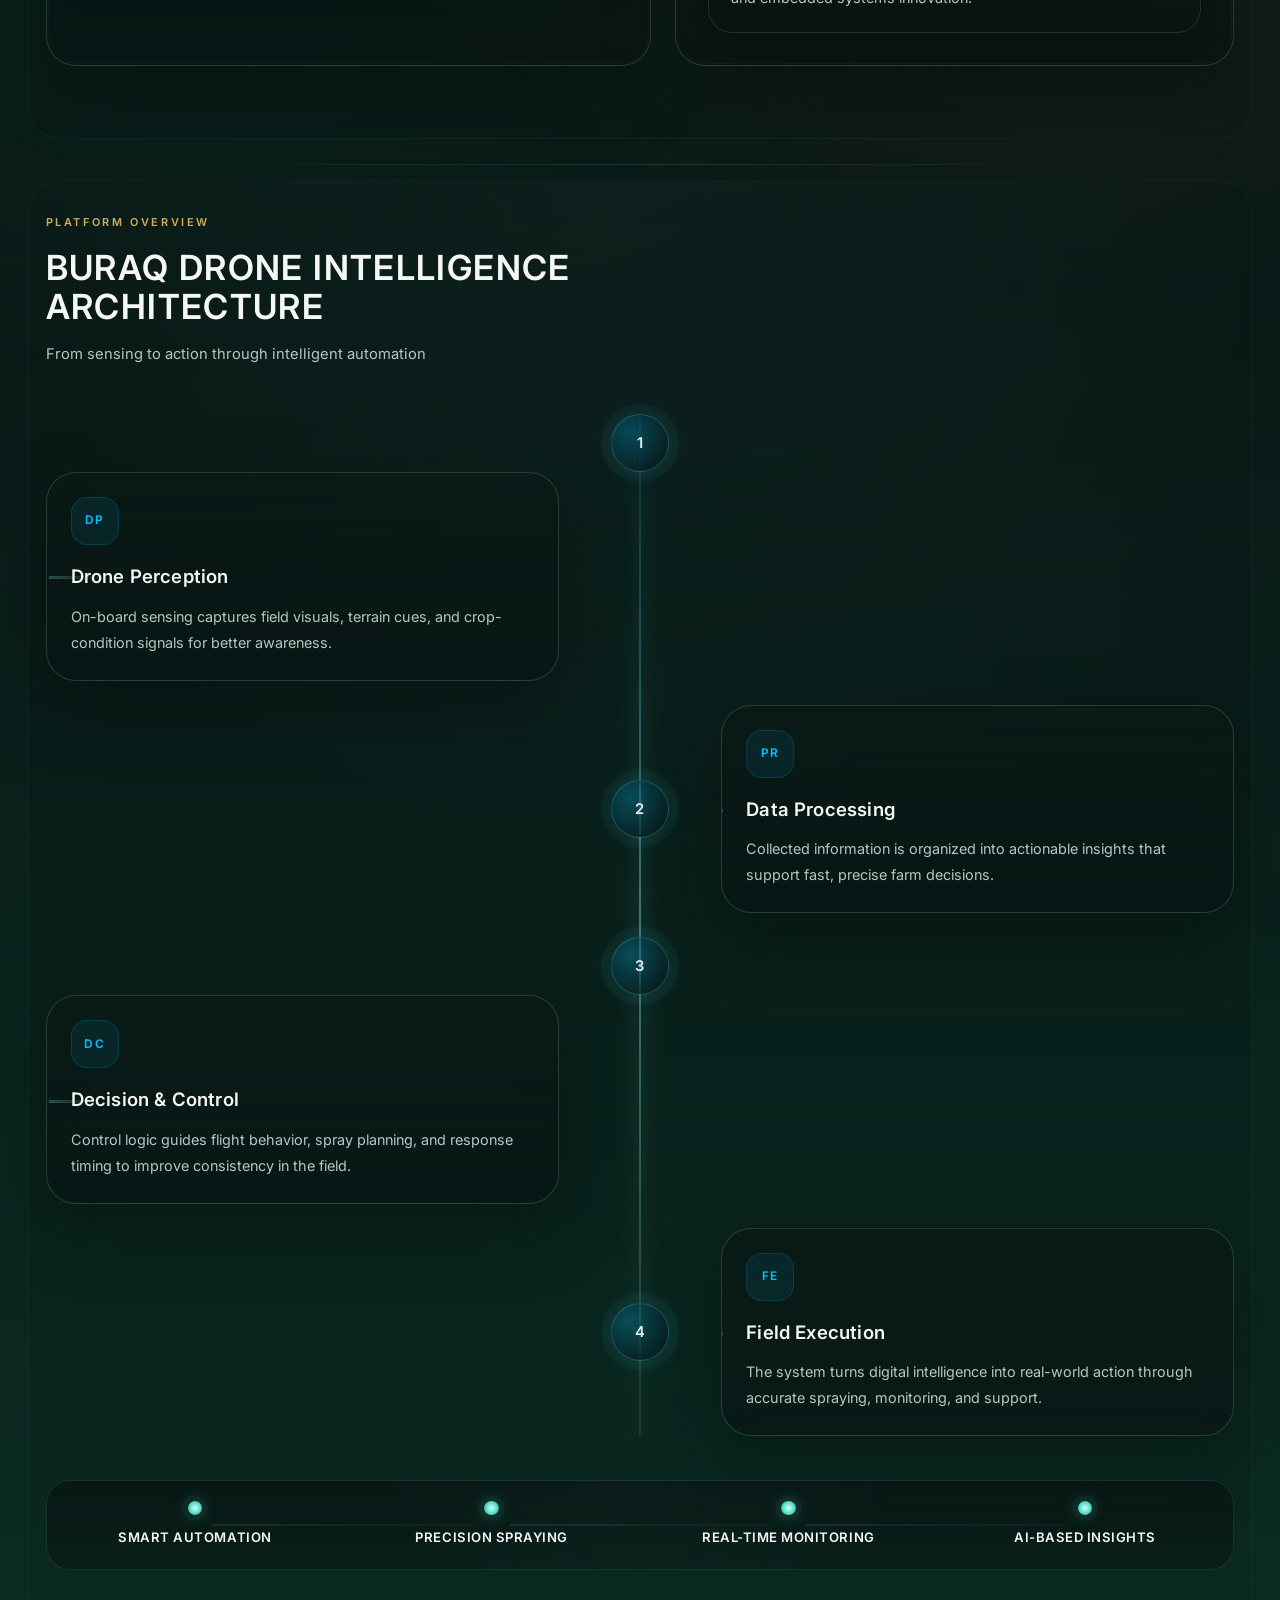
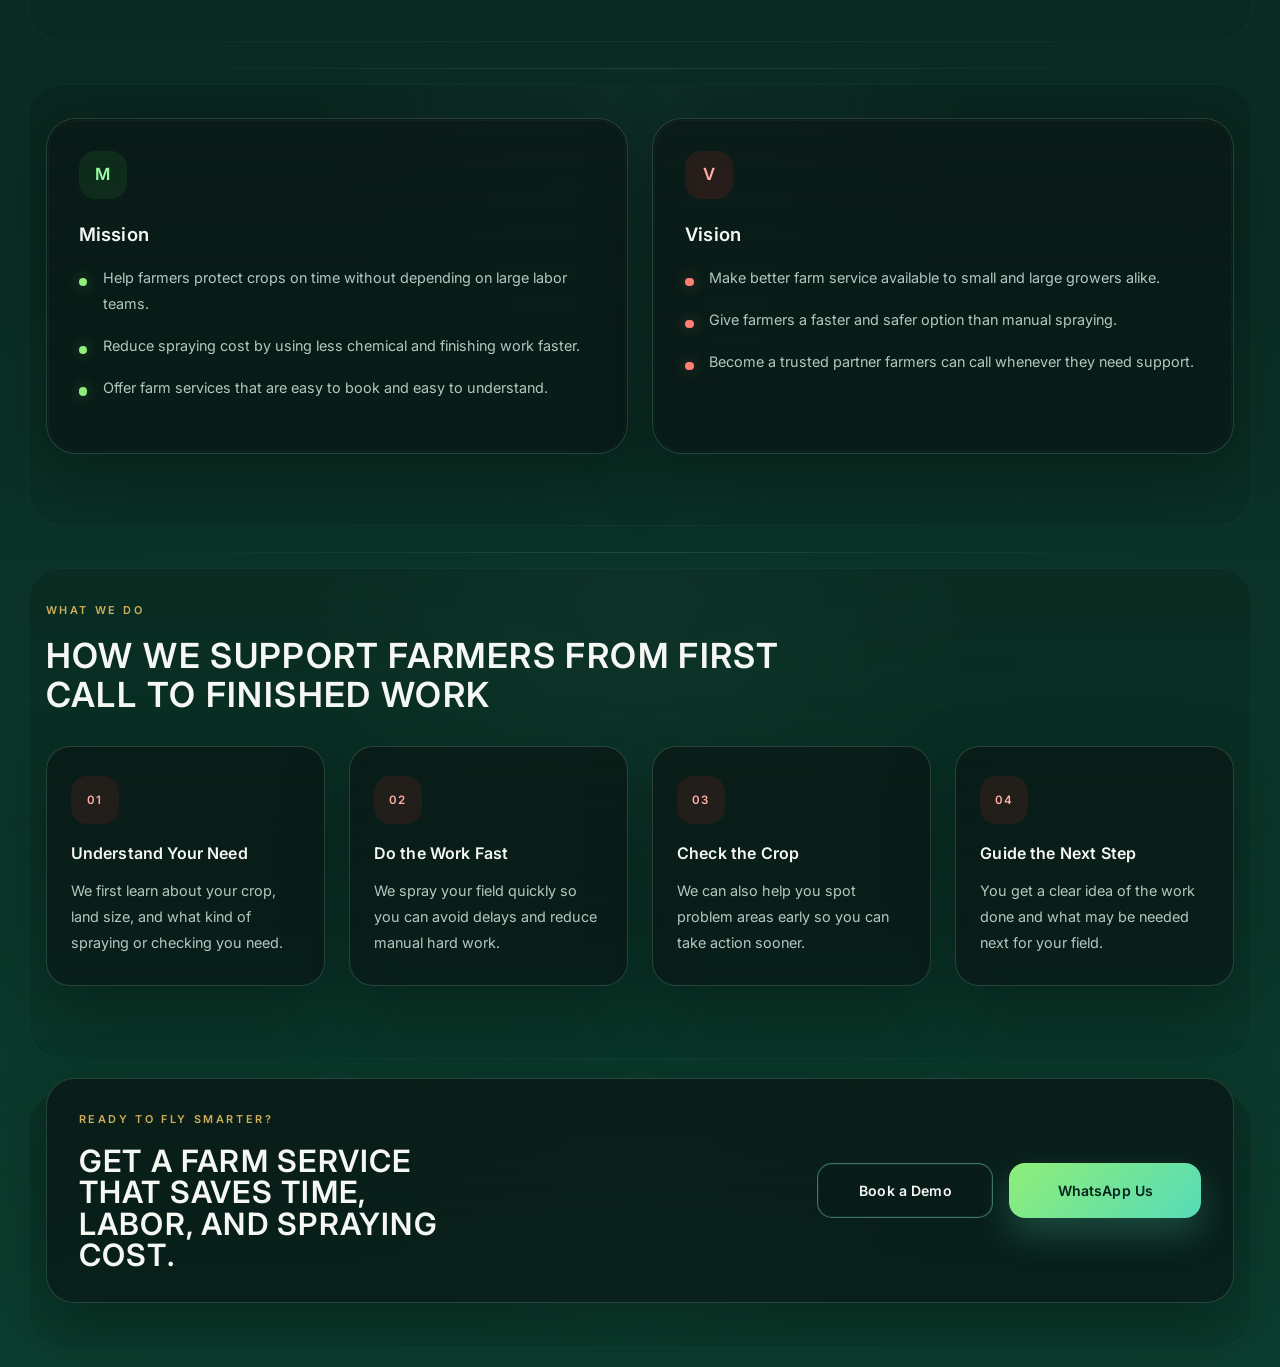
==== commit 9f10a782: "Updated website" ====
--- a/about.html
+++ b/about.html
@@ -6,10 +6,10 @@
   <title>About | Buraq Agri-Tech</title>
   <link rel="preconnect" href="https://fonts.googleapis.com">
   <link rel="preconnect" href="https://fonts.gstatic.com" crossorigin>
-  <link href="https://fonts.googleapis.com/css2?family=Orbitron:wght@500;700;800&family=Outfit:wght@400;500;700&family=Playfair+Display:ital,wght@0,600;1,600&display=swap" rel="stylesheet">
+  <link href="https://fonts.googleapis.com/css2?family=Inter:wght@400;500;600;700&display=swap" rel="stylesheet">
   <link rel="stylesheet" href="style.css">
 </head>
-<body>
+<body class="page-about">
   <div class="page-shell">
     <header class="page-header">
       <div class="hero-grid"></div>
@@ -52,6 +52,8 @@
           <a href="index.html">Home</a>
           <a href="about.html" class="is-active">About</a>
           <a href="services.html">Services</a>
+          <a href="our-platform.html">Our Platform</a>
+          <a href="learning.html">Learning</a>
           <a href="team.html">Team</a>
           <a href="contact.html" class="nav-cta">Contact</a>
         </div>
@@ -97,6 +99,121 @@
       </section>
 
       <section class="section">
+        <div class="mentor-layout">
+          <article class="glass-card mentor-media reveal video-zoom-in">
+            <div class="story-badge">Guided Innovation</div>
+            <div class="mentor-video-shell">
+              <video class="mentor-video" autoplay muted loop playsinline preload="metadata">
+                <source src="kling_20260425_作品_Create_a_c_5993_0.mp4" type="video/mp4">
+              </video>
+              <div class="mentor-video-overlay">
+                <p>Smarter Farming. Better Yields.</p>
+                <span class="mentor-play-button" aria-hidden="true"></span>
+              </div>
+            </div>
+          </article>
+
+          <article class="glass-card mentor-copy reveal content-slide-right">
+            <p class="eyebrow">Mentorship &amp; Guidance</p>
+            <h3>Guided by Experience. Driven by Innovation.</h3>
+            <p>
+              Our work is strengthened by expert guidance and academic excellence, ensuring our solutions are practical,
+              innovative, and impactful.
+            </p>
+
+            <div class="mentor-card">
+              <div class="mentor-card-top">
+                <span class="mentor-avatar">DN</span>
+                <div>
+                  <strong>Dr. Naseeruddin</strong>
+                  <p>Assistant HOD, Department of ECE</p>
+                  <span>BITM</span>
+                </div>
+              </div>
+              <p class="mentor-note">
+                Providing technical guidance and mentorship in advancing drone and embedded systems innovation.
+              </p>
+            </div>
+          </article>
+        </div>
+      </section>
+
+      <section class="section">
+        <div class="section-heading reveal">
+          <p class="eyebrow">Platform Overview</p>
+          <h2>Buraq Drone Intelligence Architecture</h2>
+          <p class="architecture-subheading">From sensing to action through intelligent automation</p>
+        </div>
+
+        <div class="architecture-timeline">
+          <div class="architecture-line" aria-hidden="true"></div>
+
+          <article class="architecture-row architecture-row-left">
+            <div class="architecture-node reveal architecture-node-reveal">
+              <span>1</span>
+            </div>
+            <div class="glass-card architecture-card reveal architecture-slide-left">
+              <div class="architecture-icon">DP</div>
+              <h3>Drone Perception</h3>
+              <p>On-board sensing captures field visuals, terrain cues, and crop-condition signals for better awareness.</p>
+            </div>
+          </article>
+
+          <article class="architecture-row architecture-row-right">
+            <div class="architecture-node reveal architecture-node-reveal">
+              <span>2</span>
+            </div>
+            <div class="glass-card architecture-card reveal architecture-slide-right">
+              <div class="architecture-icon">PR</div>
+              <h3>Data Processing</h3>
+              <p>Collected information is organized into actionable insights that support fast, precise farm decisions.</p>
+            </div>
+          </article>
+
+          <article class="architecture-row architecture-row-left">
+            <div class="architecture-node reveal architecture-node-reveal">
+              <span>3</span>
+            </div>
+            <div class="glass-card architecture-card reveal architecture-slide-left">
+              <div class="architecture-icon">DC</div>
+              <h3>Decision &amp; Control</h3>
+              <p>Control logic guides flight behavior, spray planning, and response timing to improve consistency in the field.</p>
+            </div>
+          </article>
+
+          <article class="architecture-row architecture-row-right">
+            <div class="architecture-node reveal architecture-node-reveal">
+              <span>4</span>
+            </div>
+            <div class="glass-card architecture-card reveal architecture-slide-right">
+              <div class="architecture-icon">FE</div>
+              <h3>Field Execution</h3>
+              <p>The system turns digital intelligence into real-world action through accurate spraying, monitoring, and support.</p>
+            </div>
+          </article>
+        </div>
+
+        <div class="architecture-strip reveal">
+          <div class="architecture-strip-item">
+            <span class="architecture-strip-dot"></span>
+            <strong>Smart Automation</strong>
+          </div>
+          <div class="architecture-strip-item">
+            <span class="architecture-strip-dot"></span>
+            <strong>Precision Spraying</strong>
+          </div>
+          <div class="architecture-strip-item">
+            <span class="architecture-strip-dot"></span>
+            <strong>Real-Time Monitoring</strong>
+          </div>
+          <div class="architecture-strip-item">
+            <span class="architecture-strip-dot"></span>
+            <strong>AI-Based Insights</strong>
+          </div>
+        </div>
+      </section>
+
+      <section class="section">
         <div class="feature-grid">
           <article class="glass-card solution-card reveal">
             <div class="card-icon solution-icon">M</div>
--- a/style.css
+++ b/style.css
@@ -24,13 +24,27 @@
 
 body {
   margin: 0;
-  font-family: "Outfit", sans-serif;
+  font-family: "Inter", sans-serif;
+  font-size: 0.97rem;
+  line-height: 1.65;
   color: var(--text);
   background:
     radial-gradient(circle at 15% 20%, rgba(0, 255, 156, 0.12), transparent 28%),
     radial-gradient(circle at 85% 22%, rgba(207, 175, 90, 0.16), transparent 24%),
     linear-gradient(180deg, #0a0a0a 0%, #091816 40%, #0b3d2e 100%);
   overflow-x: hidden;
+}
+
+body::before {
+  content: "";
+  position: fixed;
+  inset: 0;
+  z-index: -1;
+  background:
+    radial-gradient(circle at 18% 12%, rgba(255, 255, 255, 0.03), transparent 22%),
+    radial-gradient(circle at 78% 18%, rgba(0, 194, 255, 0.06), transparent 24%),
+    radial-gradient(circle at 50% 68%, rgba(0, 255, 156, 0.05), transparent 28%);
+  pointer-events: none;
 }
 
 a {
@@ -111,8 +125,9 @@
   border: 1px solid var(--line);
   border-radius: 20px;
   background: rgba(5, 14, 13, 0.58);
-  backdrop-filter: blur(18px);
-  box-shadow: var(--shadow);
+  backdrop-filter: blur(22px);
+  box-shadow: 0 20px 60px rgba(0, 0, 0, 0.34);
+  transition: transform 400ms ease, border-color 400ms ease, background 400ms ease, box-shadow 400ms ease;
 }
 
 .brand {
@@ -143,15 +158,17 @@
 }
 
 .brand-copy strong {
-  font-family: "Outfit", sans-serif;
-  font-size: 1.48rem;
-  letter-spacing: 0.05em;
+  font-family: "Inter", sans-serif;
+  font-size: 1.28rem;
+  font-weight: 600;
+  letter-spacing: 0.03em;
 }
 
 .brand-copy small {
   color: rgba(245, 247, 242, 0.78);
-  font-size: 0.76rem;
-  letter-spacing: 0.2em;
+  font-size: 0.7rem;
+  font-weight: 500;
+  letter-spacing: 0.16em;
   text-transform: uppercase;
 }
 
@@ -164,6 +181,9 @@
 
 .nav-links a {
   color: rgba(245, 247, 242, 0.84);
+  font-size: 0.92rem;
+  font-weight: 500;
+  letter-spacing: 0.01em;
   transition: color 180ms ease, transform 180ms ease;
 }
 
@@ -232,9 +252,9 @@
 .eyebrow {
   margin: 0 0 1rem;
   color: var(--saffron);
-  font-size: 0.74rem;
-  font-weight: 700;
-  letter-spacing: 0.28em;
+  font-size: 0.68rem;
+  font-weight: 600;
+  letter-spacing: 0.24em;
   text-transform: uppercase;
 }
 
@@ -242,16 +262,17 @@
 .section-heading h2,
 .footer-card h2 {
   margin: 0;
-  font-family: "Orbitron", sans-serif;
-  
-  line-height: 0.95;
+  font-family: "Inter", sans-serif;
+  font-weight: 600;
+  line-height: 1.02;
+  letter-spacing: 0.04em;
   text-transform: uppercase;
 }
 
 .hero-copy h1 {
   max-width: 12ch;
-  font-size: clamp(2.2rem, 5.1vw, 4.2rem);
-  letter-spacing: 0.03em;
+  font-size: clamp(1.85rem, 4.4vw, 3.4rem);
+  letter-spacing: 0.05em;
   text-shadow: 0 0 30px rgba(127, 231, 221, 0.14);
 }
 
@@ -265,8 +286,8 @@
   max-width: 38rem;
   margin: 1.5rem 0 0;
   color: var(--muted);
-  font-size: 1rem;
-  line-height: 1.75;
+  font-size: 0.95rem;
+  line-height: 1.8;
 }
 
 .hero-actions {
@@ -277,6 +298,7 @@
 }
 
 .btn {
+  position: relative;
   display: inline-flex;
   align-items: center;
   justify-content: center;
@@ -284,13 +306,28 @@
   padding: 0.95rem 1.5rem;
   border-radius: 15px;
   border: 1px solid transparent;
-  font-size: 0.95rem;
-  font-weight: 700;
-  transition: transform 220ms ease, box-shadow 220ms ease, border-color 220ms ease, background 220ms ease;
+  font-size: 0.88rem;
+  font-weight: 600;
+  letter-spacing: 0.01em;
+  overflow: hidden;
+  transition: transform 420ms ease, box-shadow 420ms ease, border-color 420ms ease, background 420ms ease;
+}
+
+.btn::after {
+  content: "";
+  position: absolute;
+  inset: 0;
+  background: linear-gradient(120deg, transparent 25%, rgba(255, 255, 255, 0.12) 50%, transparent 75%);
+  transform: translateX(-140%);
+  transition: transform 700ms ease;
 }
 
 .btn:hover {
-  transform: translateY(-2px);
+  transform: translateY(-3px);
+}
+
+.btn:hover::after {
+  transform: translateX(140%);
 }
 
 .btn-primary {
@@ -309,9 +346,11 @@
 .tagline {
   margin: 1.4rem 0 0;
   color: #f0d38b;
-  font-family: "Playfair Display", serif;
-  font-size: 1.2rem;
-  font-style: italic;
+  font-family: "Inter", sans-serif;
+  font-size: 0.98rem;
+  font-style: normal;
+  font-weight: 500;
+  letter-spacing: 0.01em;
 }
 
 .hero-stats {
@@ -335,18 +374,28 @@
   border: 1px solid var(--line);
   border-radius: 18px;
   background: rgba(8, 23, 20, 0.56);
+  transition: transform 450ms ease, border-color 450ms ease, background 450ms ease, box-shadow 450ms ease;
+}
+
+.hero-stats article:hover {
+  transform: translateY(-4px);
+  border-color: rgba(127, 231, 221, 0.28);
+  box-shadow: 0 20px 50px rgba(0, 0, 0, 0.24);
 }
 
 .hero-stats strong {
   display: block;
   color: var(--teal);
-  font-family: "Orbitron", sans-serif;
-  font-size: 1.45rem;
+  font-family: "Inter", sans-serif;
+  font-size: 1.18rem;
+  font-weight: 600;
+  letter-spacing: 0.02em;
 }
 
 .hero-stats span {
   color: var(--muted);
-  font-size: 0.88rem;
+  font-size: 0.83rem;
+  line-height: 1.65;
 }
 
 .hero-visual {
@@ -376,6 +425,7 @@
   border-radius: 50%;
   background: radial-gradient(circle, rgba(143, 238, 120, 0.18), transparent 68%);
   filter: blur(14px);
+  transition: transform 320ms ease, opacity 320ms ease;
 }
 
 .drone-body {
@@ -386,6 +436,8 @@
   height: 5rem;
   transform: translate(-50%, -50%);
   animation: floatDrone 4.4s ease-in-out infinite;
+  transition: transform 320ms ease, filter 320ms ease;
+  will-change: transform;
 }
 
 .core {
@@ -473,10 +525,197 @@
   background: rgba(240, 242, 246, 0.72);
   opacity: 0.62;
   animation: spinRotor 0.22s linear infinite;
+  transition: width 220ms ease, opacity 220ms ease;
 }
 
 .rotor::after {
   transform: translate(-50%, -50%) rotate(90deg);
+}
+
+.drone-card:hover .drone-body {
+  transform: translate(-50%, calc(-50% - 22px)) rotate(-4deg) scale(1.03);
+  filter: drop-shadow(0 18px 28px rgba(0, 0, 0, 0.28));
+}
+
+.drone-card:hover::before {
+  transform: scale(1.08);
+  opacity: 0.92;
+}
+
+.drone-card:hover .rotor::before,
+.drone-card:hover .rotor::after {
+  width: 3.8rem;
+  opacity: 0.9;
+}
+
+.drone-card:hover .scan-ring-one {
+  animation-duration: 2.2s;
+}
+
+.drone-card:hover .scan-ring-two {
+  animation-duration: 2.2s;
+  animation-delay: 0.5s;
+}
+
+.hero-flight-card::after {
+  content: "";
+  position: absolute;
+  inset: 1.4rem;
+  border-radius: 24px;
+  background-image:
+    linear-gradient(rgba(127, 231, 221, 0.05) 1px, transparent 1px),
+    linear-gradient(90deg, rgba(127, 231, 221, 0.05) 1px, transparent 1px);
+  background-size: 78px 78px;
+  opacity: 0.32;
+  pointer-events: none;
+  animation: gridDrift 12s ease-in-out infinite alternate;
+}
+
+.flight-grid {
+  position: absolute;
+  inset: 5.2rem 2rem 2rem;
+  border-radius: 26px;
+  background:
+    radial-gradient(circle at 50% 80%, rgba(0, 255, 156, 0.12), transparent 34%),
+    radial-gradient(circle at 48% 44%, rgba(255, 255, 255, 0.03), transparent 22%);
+  opacity: 0.7;
+  pointer-events: none;
+}
+
+.drone-flight {
+  position: absolute;
+  left: 50%;
+  top: 50%;
+  width: 18rem;
+  height: 9.5rem;
+  transform: translate(-50%, -50%);
+  pointer-events: none;
+  animation: droneLoopFlight 14s ease-in-out infinite;
+}
+
+.drone-model {
+  position: absolute;
+  inset: 0;
+  filter: drop-shadow(0 18px 24px rgba(0, 0, 0, 0.34));
+}
+
+.real-drone {
+  position: absolute;
+  inset: 0;
+  width: 100%;
+  height: 100%;
+}
+
+.flight-prop {
+  position: absolute;
+  width: 3rem;
+  height: 3rem;
+  margin: -1.5rem 0 0 -1.5rem;
+  border-radius: 50%;
+  border: 1px solid rgba(220, 233, 228, 0.28);
+  background: radial-gradient(circle, rgba(108, 237, 196, 0.16), rgba(8, 24, 21, 0.06) 70%);
+  backdrop-filter: blur(2px);
+}
+
+.flight-prop::before,
+.flight-prop::after {
+  content: "";
+  position: absolute;
+  left: 50%;
+  top: 50%;
+  width: 4.6rem;
+  height: 0.34rem;
+  border-radius: 999px;
+  background: linear-gradient(90deg, rgba(255, 255, 255, 0), rgba(235, 240, 245, 0.9), rgba(255, 255, 255, 0));
+  transform: translate(-50%, -50%);
+  filter: blur(1.3px);
+  opacity: 0.88;
+  animation: propSpin 0.13s linear infinite;
+}
+
+.flight-prop::after {
+  transform: translate(-50%, -50%) rotate(90deg);
+}
+
+.prop-front-left {
+  left: 3.4rem;
+  top: 3.3rem;
+}
+
+.prop-front-right {
+  left: 14.6rem;
+  top: 3.3rem;
+}
+
+.prop-back-left {
+  left: 1.95rem;
+  top: 6.45rem;
+}
+
+.prop-back-right {
+  left: 16.05rem;
+  top: 6.45rem;
+}
+
+.flight-shadow {
+  position: absolute;
+  left: 50%;
+  bottom: -1.6rem;
+  width: 9.8rem;
+  height: 2.9rem;
+  transform: translateX(-50%);
+  border-radius: 50%;
+  background: radial-gradient(circle, rgba(78, 255, 193, 0.2), rgba(8, 18, 17, 0.02) 72%);
+  filter: blur(10px);
+  animation: shadowFloat 12s ease-in-out infinite;
+}
+
+.flight-trail {
+  position: absolute;
+  inset: 4.8rem 2.15rem 3rem;
+  width: calc(100% - 4.3rem);
+  height: calc(100% - 7.8rem);
+  overflow: visible;
+  pointer-events: none;
+}
+
+.trail-path {
+  fill: none;
+  stroke: rgba(109, 242, 196, 0.8);
+  stroke-linecap: round;
+  stroke-dasharray: 1 8;
+  filter: drop-shadow(0 0 5px rgba(109, 242, 196, 0.24));
+  animation: trailPulse 8s linear infinite;
+}
+
+.trail-path-main {
+  stroke-width: 2.2;
+}
+
+.trail-path-alt {
+  stroke-width: 1.6;
+  opacity: 0.54;
+  animation-duration: 10s;
+}
+
+.trail-node {
+  position: absolute;
+  width: 0.72rem;
+  height: 0.72rem;
+  border-radius: 50%;
+  background: radial-gradient(circle, #cffff9 0%, #53dbc3 58%, #0d544a 100%);
+  box-shadow: 0 0 0 2px rgba(127, 231, 221, 0.14), 0 0 18px rgba(83, 219, 195, 0.45);
+  pointer-events: none;
+}
+
+.trail-node-start {
+  left: 4.1rem;
+  top: 12rem;
+}
+
+.trail-node-end {
+  right: 4.65rem;
+  top: 13rem;
 }
 
 .rotor-top-left {
@@ -587,22 +826,53 @@
 .visual-caption p {
   margin: 0;
   color: var(--teal);
-  font-family: "Orbitron", sans-serif;
-  font-size: 0.95rem;
+  font-family: "Inter", sans-serif;
+  font-size: 0.82rem;
+  font-weight: 600;
   text-transform: uppercase;
-  letter-spacing: 0.08em;
+  letter-spacing: 0.12em;
 }
 
 .visual-caption span {
   display: block;
   margin-top: 0.4rem;
   color: var(--muted);
-  font-size: 0.9rem;
-  line-height: 1.6;
+  font-size: 0.84rem;
+  line-height: 1.72;
 }
 
 .section {
-  padding: 2rem clamp(1.25rem, 2vw, 2rem) 5rem;
+  padding: 3rem clamp(1.25rem, 2vw, 2rem) 5.75rem;
+  isolation: isolate;
+}
+
+.section::before {
+  content: "";
+  position: absolute;
+  inset: 0.9rem 0.5rem 1.2rem;
+  z-index: -1;
+  border: 1px solid rgba(127, 231, 221, 0.05);
+  border-radius: 34px;
+  background:
+    linear-gradient(180deg, rgba(10, 20, 19, 0.22), rgba(10, 20, 19, 0.04)),
+    radial-gradient(circle at 50% 0%, rgba(127, 231, 221, 0.05), transparent 44%);
+  opacity: 0.9;
+  pointer-events: none;
+}
+
+.section + .section {
+  margin-top: 0.5rem;
+}
+
+.section + .section::after {
+  content: "";
+  position: absolute;
+  left: 8%;
+  right: 8%;
+  top: -0.1rem;
+  height: 1px;
+  background: linear-gradient(90deg, transparent, rgba(127, 231, 221, 0.14), transparent);
+  pointer-events: none;
 }
 
 .section-heading {
@@ -611,8 +881,8 @@
 }
 
 .section-heading h2 {
-  font-size: clamp(1.7rem, 3.2vw, 2.75rem);
-  line-height: 1.05;
+  font-size: clamp(1.45rem, 2.7vw, 2.2rem);
+  line-height: 1.14;
 }
 
 .feature-grid,
@@ -631,6 +901,12 @@
 .problem-layout,
 .solution-layout {
   grid-template-columns: repeat(2, minmax(0, 1fr));
+}
+
+.mentor-layout {
+  display: grid;
+  grid-template-columns: 1.04fr 0.96fr;
+  gap: 1.5rem;
 }
 
 .feature-grid {
@@ -646,7 +922,8 @@
   position: relative;
   border: 1px solid var(--line);
   background: linear-gradient(180deg, rgba(10, 25, 22, 0.82), rgba(8, 18, 18, 0.62));
-  box-shadow: var(--shadow);
+  box-shadow: 0 24px 70px rgba(0, 0, 0, 0.28);
+  transition: transform 480ms ease, border-color 480ms ease, box-shadow 480ms ease, background 480ms ease;
 }
 
 .glass-card {
@@ -662,6 +939,22 @@
   inset: 1px;
   border-radius: inherit;
   border: 1px solid rgba(255, 255, 255, 0.03);
+  pointer-events: none;
+}
+
+.glass-card::before,
+.service-card::before,
+.footer-card::before,
+.step-card::before,
+.partners-card::before,
+.team-card::before {
+  content: "";
+  position: absolute;
+  inset: 0;
+  border-radius: inherit;
+  background: radial-gradient(circle at top, rgba(127, 231, 221, 0.08), transparent 42%);
+  opacity: 0;
+  transition: opacity 480ms ease;
   pointer-events: none;
 }
 
@@ -673,9 +966,9 @@
   height: 3rem;
   border-radius: 1rem;
   margin-bottom: 1.25rem;
-  font-family: "Orbitron", sans-serif;
-  font-size: 1.25rem;
-  font-weight: 800;
+  font-family: "Inter", sans-serif;
+  font-size: 1.05rem;
+  font-weight: 600;
 }
 
 .problem-icon {
@@ -691,8 +984,10 @@
 .glass-card h3,
 .service-card h3 {
   margin: 0 0 1rem;
-  font-family: "Orbitron", sans-serif;
-  font-size: 1.35rem;
+  font-family: "Inter", sans-serif;
+  font-size: 1.16rem;
+  font-weight: 600;
+  letter-spacing: 0.01em;
 }
 
 .glass-card ul {
@@ -706,8 +1001,8 @@
   padding-left: 1.5rem;
   margin-top: 1rem;
   color: var(--muted);
-  font-size: 0.95rem;
-  line-height: 1.7;
+  font-size: 0.9rem;
+  line-height: 1.8;
 }
 
 .glass-card li::before {
@@ -736,6 +1031,8 @@
 
 .story-media,
 .story-copy,
+.mentor-media,
+.mentor-copy,
 .problem-video,
 .problem-details,
 .solution-copy {
@@ -743,8 +1040,403 @@
 }
 
 .story-media,
+.mentor-media,
 .problem-video {
   overflow: hidden;
+}
+
+.mentor-media,
+.mentor-copy {
+  min-height: 100%;
+}
+
+.mentor-video-shell {
+  position: relative;
+  width: 100%;
+  margin-top: 1.4rem;
+  padding-top: 62%;
+  border-radius: 28px;
+  overflow: hidden;
+  border: 1px solid rgba(127, 231, 221, 0.18);
+  background:
+    linear-gradient(180deg, rgba(8, 22, 20, 0.92), rgba(8, 18, 17, 0.58)),
+    radial-gradient(circle at top, rgba(0, 194, 255, 0.12), transparent 40%);
+  box-shadow: 0 0 0 1px rgba(127, 231, 221, 0.06), 0 20px 55px rgba(0, 0, 0, 0.28);
+  transition: transform 420ms ease, border-color 420ms ease, box-shadow 420ms ease;
+}
+
+.mentor-video-shell iframe,
+.mentor-video {
+  position: absolute;
+  inset: 0;
+  width: 100%;
+  height: 100%;
+  border: 0;
+}
+
+.mentor-video {
+  display: block;
+  object-fit: cover;
+  transform: scale(1.01);
+}
+
+.mentor-video-shell:hover {
+  transform: scale(1.015);
+  border-color: rgba(127, 231, 221, 0.28);
+  box-shadow: 0 0 0 1px rgba(127, 231, 221, 0.1), 0 24px 62px rgba(0, 0, 0, 0.34);
+}
+
+.mentor-video-overlay {
+  position: absolute;
+  inset: 0;
+  display: flex;
+  align-items: flex-end;
+  justify-content: space-between;
+  gap: 1rem;
+  padding: 1.15rem;
+  background:
+    linear-gradient(180deg, rgba(4, 12, 11, 0.04), rgba(4, 12, 11, 0.12) 45%, rgba(4, 12, 11, 0.72) 100%);
+  pointer-events: none;
+}
+
+.mentor-video-overlay p {
+  margin: 0;
+  max-width: 15ch;
+  color: rgba(245, 247, 242, 0.96);
+  font-size: 0.95rem;
+  font-weight: 600;
+  line-height: 1.35;
+  letter-spacing: 0.02em;
+}
+
+.mentor-play-button {
+  position: relative;
+  display: inline-flex;
+  width: 3.2rem;
+  height: 3.2rem;
+  border-radius: 50%;
+  border: 1px solid rgba(127, 231, 221, 0.24);
+  background: rgba(5, 18, 17, 0.48);
+  backdrop-filter: blur(14px);
+  box-shadow: 0 0 18px rgba(0, 194, 255, 0.16);
+}
+
+.mentor-play-button::before {
+  content: "";
+  position: absolute;
+  left: 50%;
+  top: 50%;
+  width: 0;
+  height: 0;
+  transform: translate(-40%, -50%);
+  border-top: 0.45rem solid transparent;
+  border-bottom: 0.45rem solid transparent;
+  border-left: 0.72rem solid rgba(245, 247, 242, 0.92);
+}
+
+.mentor-copy {
+  display: grid;
+  align-content: center;
+}
+
+.mentor-copy h3 {
+  max-width: 15ch;
+}
+
+.architecture-subheading {
+  max-width: 38rem;
+  margin: 0.9rem 0 0;
+  color: var(--muted);
+  font-size: 0.92rem;
+  line-height: 1.8;
+}
+
+.architecture-timeline {
+  position: relative;
+  display: grid;
+  gap: 1.5rem;
+  margin-top: 2.4rem;
+  padding: 0.5rem 0 0.5rem;
+}
+
+.architecture-line {
+  position: absolute;
+  left: 50%;
+  top: 0.5rem;
+  bottom: 0.5rem;
+  width: 2px;
+  transform: translateX(-50%);
+  background: linear-gradient(180deg, rgba(0, 194, 255, 0.08), rgba(127, 231, 221, 0.42), rgba(143, 238, 120, 0.1));
+  box-shadow: 0 0 18px rgba(0, 194, 255, 0.14);
+}
+
+.architecture-line::before {
+  content: "";
+  position: absolute;
+  left: 50%;
+  top: 0;
+  bottom: 0;
+  width: 12px;
+  transform: translateX(-50%);
+  background: linear-gradient(180deg, rgba(0, 194, 255, 0.05), rgba(127, 231, 221, 0.12), rgba(143, 238, 120, 0.03));
+  filter: blur(10px);
+}
+
+.architecture-row {
+  position: relative;
+  display: grid;
+  grid-template-columns: 1fr auto 1fr;
+  align-items: center;
+  min-height: 11rem;
+}
+
+.architecture-row-left .architecture-card {
+  grid-column: 1;
+  margin-right: 3.25rem;
+}
+
+.architecture-row-right .architecture-card {
+  grid-column: 3;
+  margin-left: 3.25rem;
+}
+
+.architecture-node {
+  position: relative;
+  z-index: 1;
+  grid-column: 2;
+  display: inline-flex;
+  align-items: center;
+  justify-content: center;
+  width: 3.65rem;
+  height: 3.65rem;
+  border-radius: 50%;
+  border: 1px solid rgba(127, 231, 221, 0.22);
+  background: radial-gradient(circle at 30% 30%, rgba(0, 194, 255, 0.26), rgba(8, 18, 17, 0.96));
+  box-shadow: 0 0 0 10px rgba(127, 231, 221, 0.03), 0 0 24px rgba(0, 194, 255, 0.14);
+}
+
+.architecture-node span {
+  color: rgba(245, 247, 242, 0.96);
+  font-size: 0.92rem;
+  font-weight: 600;
+  letter-spacing: 0.04em;
+}
+
+.architecture-card {
+  min-height: auto;
+  padding: 1.5rem;
+  overflow: hidden;
+}
+
+.architecture-card::after {
+  content: "";
+  position: absolute;
+  top: 50%;
+  width: 3rem;
+  height: 1px;
+  background: linear-gradient(90deg, rgba(127, 231, 221, 0.26), transparent);
+}
+
+.architecture-row-left .architecture-card::after {
+  right: -3rem;
+}
+
+.architecture-row-right .architecture-card::after {
+  left: -3rem;
+  transform: rotate(180deg);
+}
+
+.architecture-icon {
+  display: inline-flex;
+  align-items: center;
+  justify-content: center;
+  width: 3rem;
+  height: 3rem;
+  margin-bottom: 1rem;
+  border-radius: 1rem;
+  color: var(--teal);
+  background: rgba(0, 194, 255, 0.08);
+  border: 1px solid rgba(0, 194, 255, 0.16);
+  font-size: 0.74rem;
+  font-weight: 600;
+  letter-spacing: 0.1em;
+}
+
+.architecture-card h3 {
+  margin-bottom: 0.75rem;
+}
+
+.architecture-card p {
+  margin: 0;
+  color: var(--muted);
+  font-size: 0.9rem;
+  line-height: 1.8;
+}
+
+.architecture-node-reveal {
+  transform: scale(0.82);
+  transition-duration: 700ms;
+}
+
+.architecture-node-reveal.is-visible {
+  transform: scale(1);
+}
+
+.architecture-slide-left {
+  transform: translate3d(-32px, 0, 0);
+  transition-duration: 900ms;
+}
+
+.architecture-slide-right {
+  transform: translate3d(32px, 0, 0);
+  transition-duration: 900ms;
+}
+
+.architecture-slide-left.is-visible,
+.architecture-slide-right.is-visible {
+  transform: translate3d(0, 0, 0);
+}
+
+.architecture-strip {
+  display: grid;
+  grid-template-columns: repeat(4, minmax(0, 1fr));
+  gap: 0;
+  margin-top: 2.2rem;
+  border: 1px solid rgba(127, 231, 221, 0.12);
+  border-radius: 24px;
+  background:
+    linear-gradient(180deg, rgba(8, 20, 19, 0.76), rgba(8, 18, 17, 0.48)),
+    radial-gradient(circle at top, rgba(127, 231, 221, 0.06), transparent 45%);
+  overflow: hidden;
+}
+
+.architecture-strip-item {
+  position: relative;
+  display: grid;
+  justify-items: center;
+  gap: 0.75rem;
+  padding: 1.25rem 1rem;
+  text-align: center;
+}
+
+.architecture-strip-item:not(:last-child)::after {
+  content: "";
+  position: absolute;
+  right: 0;
+  top: 50%;
+  width: calc(100% - 2.2rem);
+  height: 1px;
+  transform: translate(50%, -50%);
+  background: linear-gradient(90deg, rgba(127, 231, 221, 0.22), rgba(127, 231, 221, 0.06));
+}
+
+.architecture-strip-dot {
+  position: relative;
+  z-index: 1;
+  width: 0.9rem;
+  height: 0.9rem;
+  border-radius: 50%;
+  background: radial-gradient(circle, #cffff9 0%, #53dbc3 58%, #0d544a 100%);
+  box-shadow: 0 0 0 6px rgba(127, 231, 221, 0.04), 0 0 18px rgba(83, 219, 195, 0.32);
+}
+
+.architecture-strip-item strong {
+  font-size: 0.82rem;
+  font-weight: 600;
+  letter-spacing: 0.04em;
+  text-transform: uppercase;
+}
+
+.mentor-card {
+  margin-top: 1.6rem;
+  padding: 1.35rem;
+  border: 1px solid rgba(127, 231, 221, 0.14);
+  border-radius: 24px;
+  background:
+    linear-gradient(180deg, rgba(9, 22, 20, 0.76), rgba(8, 18, 18, 0.54)),
+    radial-gradient(circle at top right, rgba(0, 194, 255, 0.08), transparent 38%);
+  box-shadow: 0 18px 44px rgba(0, 0, 0, 0.2);
+  transition: transform 420ms ease, border-color 420ms ease, box-shadow 420ms ease;
+}
+
+.mentor-card:hover {
+  transform: translateY(-5px);
+  border-color: rgba(127, 231, 221, 0.28);
+  box-shadow: 0 24px 56px rgba(0, 0, 0, 0.28);
+}
+
+.mentor-card-top {
+  display: grid;
+  grid-template-columns: auto 1fr;
+  gap: 1rem;
+  align-items: center;
+}
+
+.mentor-avatar {
+  display: inline-flex;
+  align-items: center;
+  justify-content: center;
+  width: 3.35rem;
+  height: 3.35rem;
+  border-radius: 1rem;
+  color: var(--teal);
+  background: rgba(0, 194, 255, 0.1);
+  border: 1px solid rgba(0, 194, 255, 0.18);
+  font-size: 0.88rem;
+  font-weight: 600;
+  letter-spacing: 0.08em;
+}
+
+.mentor-card-top strong {
+  display: block;
+  font-size: 1rem;
+  font-weight: 600;
+}
+
+.mentor-card-top p,
+.mentor-note {
+  margin: 0;
+  color: var(--muted);
+  font-size: 0.9rem;
+  line-height: 1.75;
+}
+
+.mentor-card-top p {
+  margin-top: 0.25rem;
+}
+
+.mentor-card-top span {
+  display: inline-block;
+  margin-top: 0.45rem;
+  color: rgba(245, 247, 242, 0.88);
+  font-size: 0.78rem;
+  font-weight: 500;
+  letter-spacing: 0.06em;
+  text-transform: uppercase;
+}
+
+.mentor-note {
+  margin-top: 1rem;
+  padding-top: 1rem;
+  border-top: 1px solid rgba(127, 231, 221, 0.1);
+}
+
+.video-zoom-in {
+  transform: translate3d(0, 28px, 0) scale(0.94);
+  transition-duration: 900ms;
+}
+
+.video-zoom-in.is-visible {
+  transform: translate3d(0, 0, 0) scale(1);
+}
+
+.content-slide-right {
+  transform: translate3d(36px, 0, 0);
+  transition-duration: 900ms;
+}
+
+.content-slide-right.is-visible {
+  transform: translate3d(0, 0, 0);
 }
 
 .story-badge {
@@ -753,9 +1445,10 @@
   border: 1px solid rgba(127, 231, 221, 0.28);
   border-radius: 999px;
   color: var(--teal);
-  font-family: "Orbitron", sans-serif;
-  font-size: 0.72rem;
-  letter-spacing: 0.18em;
+  font-family: "Inter", sans-serif;
+  font-size: 0.66rem;
+  font-weight: 600;
+  letter-spacing: 0.16em;
   text-transform: uppercase;
 }
 
@@ -806,9 +1499,10 @@
 
 .story-core span {
   color: var(--text);
-  font-family: "Orbitron", sans-serif;
-  font-size: 0.74rem;
-  letter-spacing: 0.12em;
+  font-family: "Inter", sans-serif;
+  font-size: 0.68rem;
+  font-weight: 600;
+  letter-spacing: 0.1em;
   text-transform: uppercase;
 }
 
@@ -816,15 +1510,18 @@
 .problem-details p,
 .solution-copy p {
   color: var(--muted);
-  line-height: 1.8;
+  font-size: 0.92rem;
+  line-height: 1.82;
 }
 
 .story-copy h3,
 .problem-details h3 {
   margin: 0 0 1rem;
-  font-family: "Orbitron", sans-serif;
-  font-size: 1.5rem;
-  line-height: 1.15;
+  font-family: "Inter", sans-serif;
+  font-size: 1.26rem;
+  font-weight: 600;
+  line-height: 1.24;
+  letter-spacing: 0.01em;
 }
 
 .video-shell {
@@ -871,15 +1568,17 @@
   border-radius: 1rem;
   color: #ffb0a5;
   background: rgba(142, 35, 35, 0.18);
-  font-family: "Orbitron", sans-serif;
-  font-size: 0.8rem;
-  letter-spacing: 0.14em;
+  font-family: "Inter", sans-serif;
+  font-size: 0.72rem;
+  font-weight: 600;
+  letter-spacing: 0.12em;
 }
 
 .issue-item strong {
   display: block;
   margin-bottom: 0.45rem;
-  font-size: 1rem;
+  font-size: 0.96rem;
+  font-weight: 600;
 }
 
 .issue-item p {
@@ -905,9 +1604,10 @@
   color: var(--teal);
   background: rgba(0, 194, 255, 0.1);
   border: 1px solid rgba(0, 194, 255, 0.18);
-  font-family: "Orbitron", sans-serif;
-  font-size: 0.82rem;
-  letter-spacing: 0.12em;
+  font-family: "Inter", sans-serif;
+  font-size: 0.72rem;
+  font-weight: 600;
+  letter-spacing: 0.1em;
 }
 
 .process-steps {
@@ -925,18 +1625,22 @@
 .partners-card:hover {
   transform: translateY(-4px);
   border-color: rgba(127, 231, 221, 0.3);
+  box-shadow: 0 28px 82px rgba(0, 0, 0, 0.34);
 }
 
 .step-card h3 {
   margin: 1rem 0 0.75rem;
-  font-family: "Orbitron", sans-serif;
-  font-size: 1.1rem;
+  font-family: "Inter", sans-serif;
+  font-size: 1rem;
+  font-weight: 600;
+  letter-spacing: 0.01em;
 }
 
 .step-card p {
   margin: 0;
   color: var(--muted);
-  line-height: 1.7;
+  font-size: 0.9rem;
+  line-height: 1.8;
 }
 
 .partners-card {
@@ -956,9 +1660,10 @@
   border-radius: 20px;
   background: rgba(8, 20, 19, 0.5);
   color: rgba(245, 247, 242, 0.82);
-  font-family: "Orbitron", sans-serif;
-  font-size: 0.85rem;
-  letter-spacing: 0.14em;
+  font-family: "Inter", sans-serif;
+  font-size: 0.76rem;
+  font-weight: 600;
+  letter-spacing: 0.1em;
   text-align: center;
 }
 
@@ -975,9 +1680,11 @@
 .contact-form-card h3,
 .contact-info-card h3 {
   margin: 0 0 1.25rem;
-  font-family: "Orbitron", sans-serif;
-  font-size: 1.35rem;
-  line-height: 1.2;
+  font-family: "Inter", sans-serif;
+  font-size: 1.15rem;
+  font-weight: 600;
+  line-height: 1.32;
+  letter-spacing: 0.01em;
 }
 
 .contact-form {
@@ -992,7 +1699,8 @@
 
 .contact-form span {
   color: rgba(245, 247, 242, 0.88);
-  font-size: 0.9rem;
+  font-size: 0.84rem;
+  font-weight: 500;
 }
 
 .contact-form input,
@@ -1049,13 +1757,17 @@
 
 .team-copy h3 {
   margin: 0;
-  font-family: "Orbitron", sans-serif;
-  font-size: 1.15rem;
+  font-family: "Inter", sans-serif;
+  font-size: 1.02rem;
+  font-weight: 600;
+  letter-spacing: 0.01em;
 }
 
 .team-copy p {
   margin: 0.6rem 0 0;
   color: var(--muted);
+  font-size: 0.9rem;
+  line-height: 1.7;
 }
 
 .service-card {
@@ -1069,22 +1781,33 @@
 .glass-card:hover {
   transform: translateY(-4px);
   border-color: rgba(127, 231, 221, 0.3);
+  box-shadow: 0 28px 82px rgba(0, 0, 0, 0.34);
+}
+
+.glass-card:hover::before,
+.service-card:hover::before,
+.footer-card:hover::before,
+.step-card:hover::before,
+.partners-card:hover::before,
+.team-card:hover::before {
+  opacity: 1;
 }
 
 .service-number {
   display: inline-block;
   margin-bottom: 1rem;
   color: rgba(127, 231, 221, 0.82);
-  font-family: "Orbitron", sans-serif;
-  font-size: 0.84rem;
-  letter-spacing: 0.22em;
+  font-family: "Inter", sans-serif;
+  font-size: 0.72rem;
+  font-weight: 600;
+  letter-spacing: 0.18em;
 }
 
 .service-card p {
   margin: 0;
   color: var(--muted);
-  font-size: 0.95rem;
-  line-height: 1.75;
+  font-size: 0.9rem;
+  line-height: 1.82;
 }
 
 .service-detail {
@@ -1100,7 +1823,8 @@
   border-radius: 18px;
   background: rgba(40, 28, 12, 0.2);
   color: #e8d5a6;
-  font-size: 0.95rem;
+  font-size: 0.88rem;
+  line-height: 1.75;
   text-align: center;
 }
 
@@ -1115,6 +1839,7 @@
   gap: 1.5rem;
   padding: 2rem;
   border-radius: 28px;
+  overflow: hidden;
 }
 
 .footer-actions {
@@ -1151,13 +1876,16 @@
 
 .pricing-table th {
   color: var(--text);
-  font-family: "Orbitron", sans-serif;
-  font-size: 0.95rem;
+  font-family: "Inter", sans-serif;
+  font-size: 0.86rem;
+  font-weight: 600;
+  letter-spacing: 0.02em;
 }
 
 .pricing-table td {
   color: var(--muted);
-  line-height: 1.7;
+  font-size: 0.9rem;
+  line-height: 1.8;
 }
 
 .pricing-table td:first-child {
@@ -1194,7 +1922,7 @@
 
 .footer-card h2 {
   max-width: 18ch;
-  font-size: clamp(1.55rem, 2.9vw, 2.45rem);
+  font-size: clamp(1.32rem, 2.4vw, 1.95rem);
 }
 
 .whatsapp-btn,
@@ -1202,8 +1930,9 @@
   display: inline-flex;
   align-items: center;
   justify-content: center;
-  font-size: 0.95rem;
-  font-weight: 700;
+  font-size: 0.88rem;
+  font-weight: 600;
+  letter-spacing: 0.01em;
 }
 
 .whatsapp-btn {
@@ -1230,8 +1959,8 @@
 
 .reveal {
   opacity: 0;
-  transform: translateY(24px);
-  transition: opacity 700ms ease, transform 700ms ease;
+  transform: translate3d(0, 34px, 0) scale(0.985);
+  transition: opacity 1100ms cubic-bezier(0.22, 1, 0.36, 1), transform 1100ms cubic-bezier(0.22, 1, 0.36, 1);
 }
 
 .reveal-delay {
@@ -1244,7 +1973,105 @@
 
 .reveal.is-visible {
   opacity: 1;
-  transform: translateY(0);
+  transform: translate3d(0, 0, 0) scale(1);
+}
+
+body.page-home .reveal {
+  transform: translate3d(0, 30px, 0) scale(0.94);
+  transition-duration: 1000ms;
+}
+
+body.page-home .reveal.is-visible {
+  transform: translate3d(0, 0, 0) scale(1);
+}
+
+body.page-services .reveal {
+  transform: translate3d(-34px, 0, 0);
+  transition-duration: 820ms;
+}
+
+body.page-services .reveal.reveal-delay,
+body.page-services .reveal.service-slide-right {
+  transform: translate3d(34px, 0, 0);
+}
+
+body.page-services .reveal.is-visible {
+  transform: translate3d(0, 0, 0);
+}
+
+body.page-learning .reveal {
+  transform: translate3d(0, 26px, 0);
+  transition-duration: 920ms;
+}
+
+body.page-learning .reveal.is-visible {
+  transform: translate3d(0, 0, 0);
+}
+
+body.page-contact .reveal {
+  transform: translate3d(0, 0, 0);
+  transition-duration: 700ms;
+}
+
+body.page-contact .reveal.is-visible {
+  transform: translate3d(0, 0, 0);
+}
+
+body.page-home .hero-glow,
+body.page-home .hero-grid,
+body.page-home .hero-stats article {
+  animation: floatSoft 8.5s ease-in-out infinite;
+}
+
+body.page-home .hero-glow-right {
+  animation-delay: 1.4s;
+}
+
+body.page-home .hero-stats article:nth-child(2) {
+  animation-delay: 0.8s;
+}
+
+body.page-home .hero-stats article:nth-child(3) {
+  animation-delay: 1.6s;
+}
+
+body.page-services .service-card {
+  transition: transform 520ms ease, border-color 520ms ease, box-shadow 520ms ease, background 520ms ease;
+}
+
+body.page-services .service-card:hover {
+  transform: translateY(-8px);
+}
+
+body.page-learning .learning-core,
+body.page-learning .learning-orbit,
+body.page-learning .story-core,
+body.page-learning .benefit-icon {
+  animation: floatSoft 7.8s ease-in-out infinite;
+}
+
+body.page-learning .learning-orbit.orbit-two,
+body.page-learning .benefit-grid .benefit-card:nth-child(2) .benefit-icon,
+body.page-learning .learning-topics-grid .service-card:nth-child(2) {
+  animation-delay: 1.1s;
+}
+
+body.page-learning .learning-topics-grid .service-card,
+body.page-learning .learning-highlights-grid .benefit-card {
+  transition-duration: 900ms;
+}
+
+body.page-contact .contact-form-card,
+body.page-contact .contact-info-card {
+  transition-duration: 700ms;
+}
+
+.float-soft {
+  animation: floatSoft 7.5s ease-in-out infinite;
+}
+
+.parallax-layer {
+  will-change: transform;
 }
 
 @keyframes spinRotor {
@@ -1292,6 +2119,102 @@
 
   50% {
     transform: translate(-50%, calc(-50% - 10px));
+  }
+}
+
+@keyframes floatSoft {
+  0%,
+  100% {
+    transform: translateY(0);
+  }
+
+  50% {
+    transform: translateY(-8px);
+  }
+}
+
+@keyframes droneLoopFlight {
+  0% {
+    transform: translate(-50%, -50%) translate(0, 0) rotate(-1.5deg);
+  }
+
+  22% {
+    transform: translate(-50%, -50%) translate(1.6rem, -1.15rem) rotate(1.5deg);
+  }
+
+  48% {
+    transform: translate(-50%, -50%) translate(2.15rem, 0.45rem) rotate(0.9deg);
+  }
+
+  72% {
+    transform: translate(-50%, -50%) translate(-1.8rem, 0.9rem) rotate(-2deg);
+  }
+
+  100% {
+    transform: translate(-50%, -50%) translate(0, 0) rotate(-1.5deg);
+  }
+}
+
+@keyframes shadowFloat {
+  0%,
+  100% {
+    transform: translateX(-50%) scale(0.92);
+    opacity: 0.68;
+  }
+
+  22% {
+    transform: translateX(calc(-50% + 0.7rem)) scale(0.84);
+    opacity: 0.52;
+  }
+
+  48% {
+    transform: translateX(calc(-50% + 1rem)) scale(0.88);
+    opacity: 0.56;
+  }
+
+  72% {
+    transform: translateX(calc(-50% - 0.85rem)) scale(0.96);
+    opacity: 0.72;
+  }
+}
+
+@keyframes propSpin {
+  from {
+    transform: translate(-50%, -50%) rotate(0deg);
+  }
+
+  to {
+    transform: translate(-50%, -50%) rotate(360deg);
+  }
+}
+
+@keyframes trailPulse {
+  from {
+    stroke-dashoffset: 0;
+    opacity: 0.58;
+  }
+
+  50% {
+    opacity: 0.9;
+  }
+
+  to {
+    stroke-dashoffset: -80;
+    opacity: 0.58;
+  }
+}
+
+@keyframes gridDrift {
+  0% {
+    transform: translate3d(0, 0, 0);
+  }
+
+  50% {
+    transform: translate3d(0.45rem, -0.2rem, 0);
+  }
+
+  100% {
+    transform: translate3d(-0.35rem, 0.32rem, 0);
   }
 }
 
@@ -1300,6 +2223,11 @@
   .feature-grid,
   .services-grid,
   .story-grid,
+  .mentor-layout,
+  .platform-featured-layout,
+  .architecture-strip,
+  .platform-enable-grid,
+  .platform-diagram-grid,
   .problem-layout,
   .solution-layout,
   .benefit-grid,
@@ -1330,6 +2258,63 @@
   .footer-card {
     display: grid;
   }
+
+  .section {
+    padding-top: 2.4rem;
+    padding-bottom: 4.8rem;
+  }
+
+  .mentor-copy h3 {
+    max-width: 100%;
+  }
+
+  .platform-vision-card h3 {
+    max-width: 100%;
+  }
+
+  .platform-flow-shell {
+    max-width: 100%;
+  }
+
+  .platform-flow-line {
+    left: 1.6rem;
+  }
+
+  .platform-flow-step,
+  .platform-flow-step:nth-child(2n),
+  .platform-flow-step:nth-child(2n + 1) {
+    justify-self: stretch;
+    max-width: 100%;
+  }
+
+  .platform-flow-step::after {
+    display: none;
+  }
+
+  .architecture-row {
+    grid-template-columns: auto 1fr;
+    gap: 1rem;
+    min-height: auto;
+  }
+
+  .architecture-line {
+    left: 1.8rem;
+  }
+
+  .architecture-node {
+    grid-column: 1;
+  }
+
+  .architecture-row-left .architecture-card,
+  .architecture-row-right .architecture-card {
+    grid-column: 2;
+    margin: 0;
+  }
+
+  .architecture-row-left .architecture-card::after,
+  .architecture-row-right .architecture-card::after {
+    display: none;
+  }
 }
 
 @media (max-width: 720px) {
@@ -1355,17 +2340,53 @@
   }
 
   .hero-copy h1 {
-    font-size: clamp(1.95rem, 9vw, 2.95rem);
+    font-size: clamp(1.65rem, 8vw, 2.45rem);
   }
 
   .hero-text,
   .tagline {
-    font-size: 0.95rem;
+    font-size: 0.9rem;
   }
 
   .drone-card {
     min-height: 28rem;
     padding: 1.4rem;
+  }
+
+  .drone-flight {
+    width: 14.4rem;
+    height: 7.6rem;
+    top: 49%;
+  }
+
+  .flight-trail {
+    inset: 4.4rem 1.4rem 2.6rem;
+    width: calc(100% - 2.8rem);
+  }
+
+  .hero-flight-card::after {
+    inset: 1rem;
+    background-size: 58px 58px;
+  }
+
+  .prop-front-left {
+    left: 2.85rem;
+    top: 2.8rem;
+  }
+
+  .prop-front-right {
+    left: 11.55rem;
+    top: 2.8rem;
+  }
+
+  .prop-back-left {
+    left: 1.6rem;
+    top: 5.2rem;
+  }
+
+  .prop-back-right {
+    left: 12.8rem;
+    top: 5.2rem;
   }
 
   .visual-caption {
@@ -1380,6 +2401,65 @@
 
   .section {
     padding-bottom: 4rem;
+  }
+
+  .section::before,
+  .section + .section::after {
+    display: none;
+  }
+
+  .architecture-timeline {
+    gap: 1rem;
+  }
+
+  .architecture-line {
+    left: 1.5rem;
+  }
+
+  .architecture-node {
+    width: 3rem;
+    height: 3rem;
+  }
+
+  .architecture-strip-item:not(:last-child)::after {
+    display: none;
+  }
+
+  .platform-visual-shell {
+    min-height: 24rem;
+  }
+
+  .platform-visual-core {
+    width: 7.4rem;
+    height: 7.4rem;
+  }
+
+  .platform-pill-grid {
+    grid-template-columns: 1fr;
+  }
+
+  .platform-visual-tag {
+    font-size: 0.66rem;
+    letter-spacing: 0.04em;
+  }
+
+  .platform-diagram-core {
+    min-height: 14rem;
+  }
+
+  .platform-diagram-core-ring.ring-one {
+    width: 8.2rem;
+    height: 8.2rem;
+  }
+
+  .platform-diagram-core-ring.ring-two {
+    width: 12rem;
+    height: 12rem;
+  }
+
+  .platform-diagram-core-label {
+    width: 6.4rem;
+    height: 6.4rem;
   }
 
   .glass-card,
@@ -1407,3 +2487,731 @@
     bottom: 1rem;
   }
 }
+
+.learning-header::before {
+  background:
+    radial-gradient(circle at 18% 16%, rgba(0, 194, 255, 0.08), transparent 28%),
+    radial-gradient(circle at 82% 10%, rgba(207, 175, 90, 0.14), transparent 22%),
+    linear-gradient(180deg, rgba(8, 14, 13, 0.82), rgba(7, 18, 17, 0.56));
+}
+
+.learning-hero {
+  padding-top: clamp(3rem, 6vw, 5rem);
+  padding-bottom: 3rem;
+}
+
+.learning-showcase {
+  min-height: 34rem;
+  background:
+    linear-gradient(180deg, rgba(8, 27, 24, 0.78), rgba(6, 16, 15, 0.58)),
+    radial-gradient(circle at 50% 90%, rgba(0, 194, 255, 0.18), transparent 28%);
+}
+
+.learning-orbit {
+  position: absolute;
+  left: 50%;
+  top: 43%;
+  border: 1px solid rgba(127, 231, 221, 0.16);
+  border-radius: 50%;
+  transform: translate(-50%, -50%);
+}
+
+.orbit-one {
+  width: 12rem;
+  height: 12rem;
+  animation: slowSpin 18s linear infinite;
+}
+
+.orbit-two {
+  width: 18rem;
+  height: 18rem;
+  animation: slowSpinReverse 22s linear infinite;
+}
+
+.learning-core {
+  top: 43%;
+  width: 9rem;
+  height: 9rem;
+  animation: floatCore 4.8s ease-in-out infinite;
+}
+
+.learning-hud {
+  display: flex;
+  align-items: flex-end;
+}
+
+.learning-hud-copy {
+  position: relative;
+  z-index: 1;
+  display: grid;
+  gap: 0.35rem;
+  padding: 1.25rem;
+}
+
+.learning-hud-copy p {
+  margin: 0 0 0.35rem;
+  color: var(--teal);
+  font-family: "Inter", sans-serif;
+  font-size: 0.7rem;
+  font-weight: 600;
+  letter-spacing: 0.14em;
+  text-transform: uppercase;
+}
+
+.learning-hud-copy strong {
+  color: rgba(245, 247, 242, 0.92);
+  font-size: 0.95rem;
+  font-weight: 600;
+}
+
+.learning-stats strong {
+  font-size: 1.08rem;
+}
+
+.learning-story-grid {
+  align-items: stretch;
+}
+
+.learning-about-card {
+  display: grid;
+  gap: 1.5rem;
+  align-content: start;
+}
+
+.learning-about-metrics {
+  display: grid;
+  gap: 1rem;
+}
+
+.learning-about-metrics div {
+  padding: 1.15rem 1.2rem;
+  border: 1px solid rgba(127, 231, 221, 0.12);
+  border-radius: 20px;
+  background: rgba(8, 20, 19, 0.52);
+}
+
+.learning-about-metrics strong,
+.learning-event-date span {
+  display: block;
+  color: var(--teal);
+  font-family: "Inter", sans-serif;
+  font-weight: 600;
+}
+
+.learning-about-metrics strong {
+  font-size: 1.16rem;
+}
+
+.learning-about-metrics span {
+  display: block;
+  margin-top: 0.35rem;
+  color: var(--muted);
+  line-height: 1.7;
+}
+
+.learning-topics-grid,
+.learning-gallery-grid {
+  display: grid;
+  gap: 1.5rem;
+}
+
+.learning-topics-grid {
+  grid-template-columns: repeat(3, minmax(0, 1fr));
+}
+
+.learning-events-grid {
+  display: grid;
+  grid-template-columns: repeat(3, minmax(0, 1fr));
+  gap: 1.5rem;
+}
+
+.learning-event-card {
+  display: grid;
+  grid-template-columns: auto 1fr;
+  gap: 1.2rem;
+  align-items: start;
+  min-height: auto;
+}
+
+.learning-event-card h3 {
+  margin: 0 0 0.75rem;
+  font-family: "Inter", sans-serif;
+  font-size: 1.05rem;
+  font-weight: 600;
+  letter-spacing: 0.01em;
+}
+
+.learning-event-card p {
+  margin: 0;
+  color: var(--muted);
+  line-height: 1.8;
+}
+
+.learning-event-date {
+  min-width: 5rem;
+  padding: 0.95rem 0.8rem;
+  border-radius: 20px;
+  border: 1px solid rgba(127, 231, 221, 0.16);
+  background: rgba(6, 19, 18, 0.76);
+  text-align: center;
+}
+
+.learning-event-date strong {
+  display: block;
+  margin-bottom: 0.35rem;
+  color: #f0d38b;
+  font-size: 0.8rem;
+  letter-spacing: 0.18em;
+  text-transform: uppercase;
+}
+
+.learning-event-date span {
+  font-size: 1.7rem;
+}
+
+.learning-event-meta {
+  display: flex;
+  flex-wrap: wrap;
+  gap: 0.7rem;
+  margin-top: 1rem;
+}
+
+.learning-event-meta span {
+  padding: 0.55rem 0.75rem;
+  border-radius: 999px;
+  border: 1px solid rgba(127, 231, 221, 0.12);
+  background: rgba(8, 20, 19, 0.5);
+  color: rgba(245, 247, 242, 0.84);
+  font-size: 0.82rem;
+}
+
+.learning-gallery-grid {
+  grid-template-columns: repeat(4, minmax(0, 1fr));
+}
+
+.learning-gallery-card {
+  position: relative;
+  min-height: 18rem;
+  padding: 1.4rem;
+  border: 1px solid rgba(127, 231, 221, 0.14);
+  border-radius: 28px;
+  background:
+    linear-gradient(180deg, rgba(6, 18, 17, 0.08), rgba(6, 18, 17, 0.82)),
+    var(--gallery-image, linear-gradient(135deg, rgba(0, 194, 255, 0.22), rgba(207, 175, 90, 0.22)));
+  background-size: cover;
+  background-position: center;
+  overflow: hidden;
+  box-shadow: var(--shadow);
+  transition: transform 220ms ease, border-color 220ms ease, box-shadow 220ms ease;
+}
+
+.learning-gallery-card:nth-child(1) {
+  --gallery-image: url("https://images.unsplash.com/photo-1500382017468-9049fed747ef?auto=format&fit=crop&w=900&q=80");
+}
+
+.learning-gallery-card:nth-child(2) {
+  --gallery-image: url("https://images.unsplash.com/photo-1499529112087-3cb3b73cec95?auto=format&fit=crop&w=900&q=80");
+}
+
+.learning-gallery-card:nth-child(3) {
+  --gallery-image: url("https://images.unsplash.com/photo-1523741543316-beb7fc7023d8?auto=format&fit=crop&w=900&q=80");
+}
+
+.learning-gallery-card:nth-child(4) {
+  --gallery-image: url("https://images.unsplash.com/photo-1464226184884-fa280b87c399?auto=format&fit=crop&w=900&q=80");
+}
+
+.learning-gallery-card::after {
+  content: "";
+  position: absolute;
+  inset: 0;
+  background: linear-gradient(180deg, rgba(6, 12, 11, 0.08), rgba(4, 10, 9, 0.78));
+}
+
+.learning-gallery-card span {
+  position: absolute;
+  left: 1.4rem;
+  right: 1.4rem;
+  bottom: 1.4rem;
+  z-index: 1;
+  color: var(--text);
+  font-family: "Inter", sans-serif;
+  font-size: 0.82rem;
+  font-weight: 600;
+  line-height: 1.55;
+  letter-spacing: 0.04em;
+  text-transform: uppercase;
+}
+
+.learning-gallery-card:hover {
+  transform: translateY(-4px) scale(1.01);
+  border-color: rgba(127, 231, 221, 0.28);
+}
+
+.platform-header::before {
+  background:
+    radial-gradient(circle at 18% 12%, rgba(0, 194, 255, 0.1), transparent 28%),
+    radial-gradient(circle at 82% 10%, rgba(143, 238, 120, 0.08), transparent 24%),
+    linear-gradient(180deg, rgba(8, 14, 13, 0.82), rgba(7, 18, 17, 0.5));
+}
+
+.platform-page-hero {
+  padding-top: 4.2rem;
+  padding-bottom: 2.6rem;
+}
+
+.page-platform .page-hero .section-heading {
+  max-width: 54rem;
+  margin: 0 auto;
+  text-align: center;
+}
+
+.platform-hero-note {
+  max-width: 32rem;
+  margin-left: auto;
+  margin-right: auto;
+}
+
+.platform-featured-layout {
+  display: grid;
+  grid-template-columns: 1.02fr 0.98fr;
+  gap: 1.5rem;
+}
+
+.platform-hero-layout {
+  align-items: center;
+}
+
+.platform-visual-card,
+.platform-copy-card,
+.platform-vision-card {
+  min-height: 100%;
+}
+
+.platform-visual-shell {
+  position: relative;
+  min-height: 31rem;
+  margin-top: 1.4rem;
+  border-radius: 28px;
+  border: 1px solid rgba(127, 231, 221, 0.14);
+  background:
+    linear-gradient(180deg, rgba(7, 20, 19, 0.78), rgba(6, 16, 15, 0.52)),
+    radial-gradient(circle at 50% 80%, rgba(143, 238, 120, 0.12), transparent 30%);
+  overflow: hidden;
+}
+
+.platform-video {
+  position: absolute;
+  inset: 0;
+  width: 100%;
+  height: 100%;
+  object-fit: cover;
+  opacity: 0.42;
+}
+
+.platform-visual-grid {
+  position: absolute;
+  inset: 0;
+  background-image:
+    linear-gradient(rgba(127, 231, 221, 0.06) 1px, transparent 1px),
+    linear-gradient(90deg, rgba(127, 231, 221, 0.06) 1px, transparent 1px);
+  background-size: 68px 68px;
+  mask-image: linear-gradient(180deg, rgba(0, 0, 0, 0.38), rgba(0, 0, 0, 0.9));
+}
+
+.platform-visual-orbit,
+.platform-visual-core {
+  position: absolute;
+  left: 50%;
+  top: 50%;
+  transform: translate(-50%, -50%);
+  border-radius: 50%;
+}
+
+.platform-visual-orbit {
+  border: 1px solid rgba(127, 231, 221, 0.16);
+}
+
+.platform-visual-orbit.orbit-one {
+  width: 13rem;
+  height: 13rem;
+  animation: slowSpin 18s linear infinite;
+}
+
+.platform-visual-orbit.orbit-two {
+  width: 20rem;
+  height: 20rem;
+  animation: slowSpinReverse 24s linear infinite;
+}
+
+.platform-visual-core {
+  display: grid;
+  place-items: center;
+  gap: 0.25rem;
+  width: 9rem;
+  height: 9rem;
+  background: radial-gradient(circle at 30% 30%, rgba(0, 194, 255, 0.34), rgba(8, 20, 19, 0.92));
+  box-shadow: 0 0 34px rgba(0, 194, 255, 0.16);
+  animation: floatCore 5s ease-in-out infinite;
+}
+
+.platform-visual-core span {
+  color: rgba(245, 247, 242, 0.96);
+  font-size: 0.72rem;
+  font-weight: 600;
+  letter-spacing: 0.08em;
+  text-transform: uppercase;
+}
+
+.platform-visual-tag {
+  position: absolute;
+  padding: 0.55rem 0.8rem;
+  border: 1px solid rgba(127, 231, 221, 0.16);
+  border-radius: 999px;
+  background: rgba(7, 20, 19, 0.7);
+  backdrop-filter: blur(12px);
+  color: rgba(245, 247, 242, 0.9);
+  font-size: 0.72rem;
+  font-weight: 500;
+  letter-spacing: 0.06em;
+  text-transform: uppercase;
+  box-shadow: 0 14px 26px rgba(0, 0, 0, 0.18);
+}
+
+.tag-top-left {
+  left: 1.3rem;
+  top: 1.3rem;
+}
+
+.tag-top-right {
+  right: 1.3rem;
+  top: 1.3rem;
+}
+
+.tag-bottom-left {
+  left: 1.3rem;
+  bottom: 1.3rem;
+}
+
+.tag-bottom-right {
+  right: 1.3rem;
+  bottom: 1.3rem;
+}
+
+.platform-copy-card {
+  display: grid;
+  align-content: center;
+}
+
+.platform-copy-card h3,
+.platform-vision-card h3 {
+  margin: 0;
+  font-size: 1.3rem;
+  font-weight: 600;
+  line-height: 1.28;
+  letter-spacing: 0.01em;
+}
+
+.platform-copy-card p,
+.platform-vision-card p {
+  color: var(--muted);
+  font-size: 0.92rem;
+  line-height: 1.82;
+}
+
+.platform-copy-card > p:last-of-type {
+  margin-top: 1rem;
+}
+
+.platform-signal-card {
+  margin-top: 1.7rem;
+  padding: 1.2rem;
+  border: 1px solid rgba(127, 231, 221, 0.14);
+  border-radius: 24px;
+  background:
+    linear-gradient(180deg, rgba(8, 20, 19, 0.72), rgba(8, 18, 17, 0.5)),
+    radial-gradient(circle at top right, rgba(0, 194, 255, 0.08), transparent 42%);
+  box-shadow: 0 16px 36px rgba(0, 0, 0, 0.18);
+}
+
+.platform-pill-grid {
+  display: grid;
+  grid-template-columns: repeat(2, minmax(0, 1fr));
+  gap: 1rem;
+  margin-top: 1.7rem;
+}
+
+.platform-pill {
+  padding: 1rem 1.05rem;
+  border: 1px solid rgba(127, 231, 221, 0.14);
+  border-radius: 18px;
+  background:
+    linear-gradient(180deg, rgba(8, 20, 19, 0.72), rgba(8, 18, 17, 0.5)),
+    radial-gradient(circle at top right, rgba(0, 194, 255, 0.08), transparent 42%);
+  color: rgba(245, 247, 242, 0.92);
+  font-size: 0.86rem;
+  font-weight: 600;
+  letter-spacing: 0.06em;
+  text-transform: uppercase;
+  text-align: center;
+  box-shadow: 0 16px 36px rgba(0, 0, 0, 0.18);
+}
+
+.platform-flow-shell {
+  position: relative;
+  display: grid;
+  gap: 1.1rem;
+  max-width: 52rem;
+  margin: 2.4rem auto 0;
+  padding: 0.5rem 0;
+}
+
+.platform-flow-line {
+  position: absolute;
+  left: 50%;
+  top: 0.5rem;
+  bottom: 0.5rem;
+  width: 2px;
+  transform: translateX(-50%);
+  background: linear-gradient(180deg, rgba(0, 194, 255, 0.06), rgba(127, 231, 221, 0.42), rgba(143, 238, 120, 0.08));
+  box-shadow: 0 0 16px rgba(0, 194, 255, 0.12);
+}
+
+.platform-flow-step {
+  position: relative;
+  display: grid;
+  grid-template-columns: auto 1fr;
+  gap: 1rem;
+  align-items: center;
+  min-height: auto;
+  max-width: 38rem;
+  padding: 1.3rem 1.4rem;
+}
+
+.platform-flow-step:nth-child(2n) {
+  justify-self: start;
+}
+
+.platform-flow-step:nth-child(2n + 1) {
+  justify-self: end;
+}
+
+.platform-flow-step::after {
+  content: "";
+  position: absolute;
+  top: 50%;
+  width: 3rem;
+  height: 1px;
+  background: linear-gradient(90deg, rgba(127, 231, 221, 0.24), transparent);
+}
+
+.platform-flow-step:nth-child(2n)::after {
+  right: -3rem;
+}
+
+.platform-flow-step:nth-child(2n + 1)::after {
+  left: -3rem;
+  transform: rotate(180deg);
+}
+
+.platform-flow-number {
+  display: inline-flex;
+  align-items: center;
+  justify-content: center;
+  width: 3.1rem;
+  height: 3.1rem;
+  border-radius: 1rem;
+  color: var(--teal);
+  background: rgba(0, 194, 255, 0.08);
+  border: 1px solid rgba(0, 194, 255, 0.16);
+  font-size: 0.8rem;
+  font-weight: 600;
+  letter-spacing: 0.08em;
+}
+
+.platform-flow-copy h3,
+.platform-diagram-card h3 {
+  margin: 0 0 0.55rem;
+}
+
+.platform-flow-copy p,
+.platform-diagram-card p {
+  margin: 0;
+  color: var(--muted);
+  font-size: 0.88rem;
+  line-height: 1.75;
+}
+
+.platform-diagram-grid {
+  position: relative;
+  display: grid;
+  grid-template-columns: 1fr 1.05fr 1fr;
+  gap: 1.5rem;
+  align-items: center;
+  margin-top: 2.3rem;
+}
+
+.platform-diagram-grid::before,
+.platform-diagram-grid::after {
+  content: "";
+  position: absolute;
+  left: 50%;
+  width: 36%;
+  height: 1px;
+  transform: translateX(-50%);
+  background: linear-gradient(90deg, rgba(127, 231, 221, 0.08), rgba(127, 231, 221, 0.28), rgba(127, 231, 221, 0.08));
+}
+
+.platform-diagram-grid::before {
+  top: 34%;
+}
+
+.platform-diagram-grid::after {
+  bottom: 34%;
+}
+
+.platform-diagram-card {
+  min-height: auto;
+  padding: 1.5rem;
+}
+
+.platform-diagram-core {
+  position: relative;
+  display: grid;
+  place-items: center;
+  min-height: 18rem;
+  overflow: hidden;
+}
+
+.platform-diagram-core-ring,
+.platform-diagram-core-label {
+  position: absolute;
+  left: 50%;
+  top: 50%;
+  transform: translate(-50%, -50%);
+  border-radius: 50%;
+}
+
+.platform-diagram-core-ring {
+  border: 1px solid rgba(127, 231, 221, 0.16);
+}
+
+.platform-diagram-core-ring.ring-one {
+  width: 10rem;
+  height: 10rem;
+  animation: slowSpin 18s linear infinite;
+}
+
+.platform-diagram-core-ring.ring-two {
+  width: 15rem;
+  height: 15rem;
+  animation: slowSpinReverse 22s linear infinite;
+}
+
+.platform-diagram-core-label {
+  display: grid;
+  place-items: center;
+  gap: 0.2rem;
+  width: 7.8rem;
+  height: 7.8rem;
+  background: radial-gradient(circle at 30% 30%, rgba(0, 194, 255, 0.34), rgba(8, 20, 19, 0.92));
+  box-shadow: 0 0 30px rgba(0, 194, 255, 0.14);
+}
+
+.platform-diagram-core-label span {
+  color: rgba(245, 247, 242, 0.8);
+  font-size: 0.66rem;
+  font-weight: 600;
+  letter-spacing: 0.1em;
+  text-transform: uppercase;
+}
+
+.platform-diagram-core-label strong {
+  color: rgba(245, 247, 242, 0.96);
+  font-size: 0.9rem;
+  font-weight: 600;
+  letter-spacing: 0.04em;
+  text-transform: uppercase;
+}
+
+.platform-enable-grid {
+  display: grid;
+  grid-template-columns: repeat(4, minmax(0, 1fr));
+  gap: 1.5rem;
+}
+
+.platform-enable-grid .service-card {
+  min-height: 100%;
+}
+
+.platform-vision-card {
+  min-height: auto;
+  text-align: center;
+  background:
+    linear-gradient(180deg, rgba(9, 22, 20, 0.78), rgba(8, 18, 18, 0.58)),
+    radial-gradient(circle at top, rgba(127, 231, 221, 0.08), transparent 44%);
+}
+
+.platform-vision-card h3 {
+  max-width: 34ch;
+  margin: 0 auto;
+}
+
+@keyframes slowSpin {
+  from {
+    transform: translate(-50%, -50%) rotate(0deg);
+  }
+
+  to {
+    transform: translate(-50%, -50%) rotate(360deg);
+  }
+}
+
+@keyframes slowSpinReverse {
+  from {
+    transform: translate(-50%, -50%) rotate(360deg);
+  }
+
+  to {
+    transform: translate(-50%, -50%) rotate(0deg);
+  }
+}
+
+@keyframes floatCore {
+  0%,
+  100% {
+    transform: translate(-50%, -50%);
+  }
+
+  50% {
+    transform: translate(-50%, calc(-50% - 8px));
+  }
+}
+
+@media (max-width: 980px) {
+  .learning-topics-grid,
+  .learning-events-grid,
+  .learning-gallery-grid {
+    grid-template-columns: 1fr;
+  }
+}
+
+@media (max-width: 720px) {
+  .learning-showcase {
+    min-height: 29rem;
+  }
+
+  .learning-core {
+    width: 7.5rem;
+    height: 7.5rem;
+  }
+
+  .learning-event-card {
+    grid-template-columns: 1fr;
+  }
+
+  .learning-event-date {
+    min-width: 0;
+    width: fit-content;
+  }
+}
